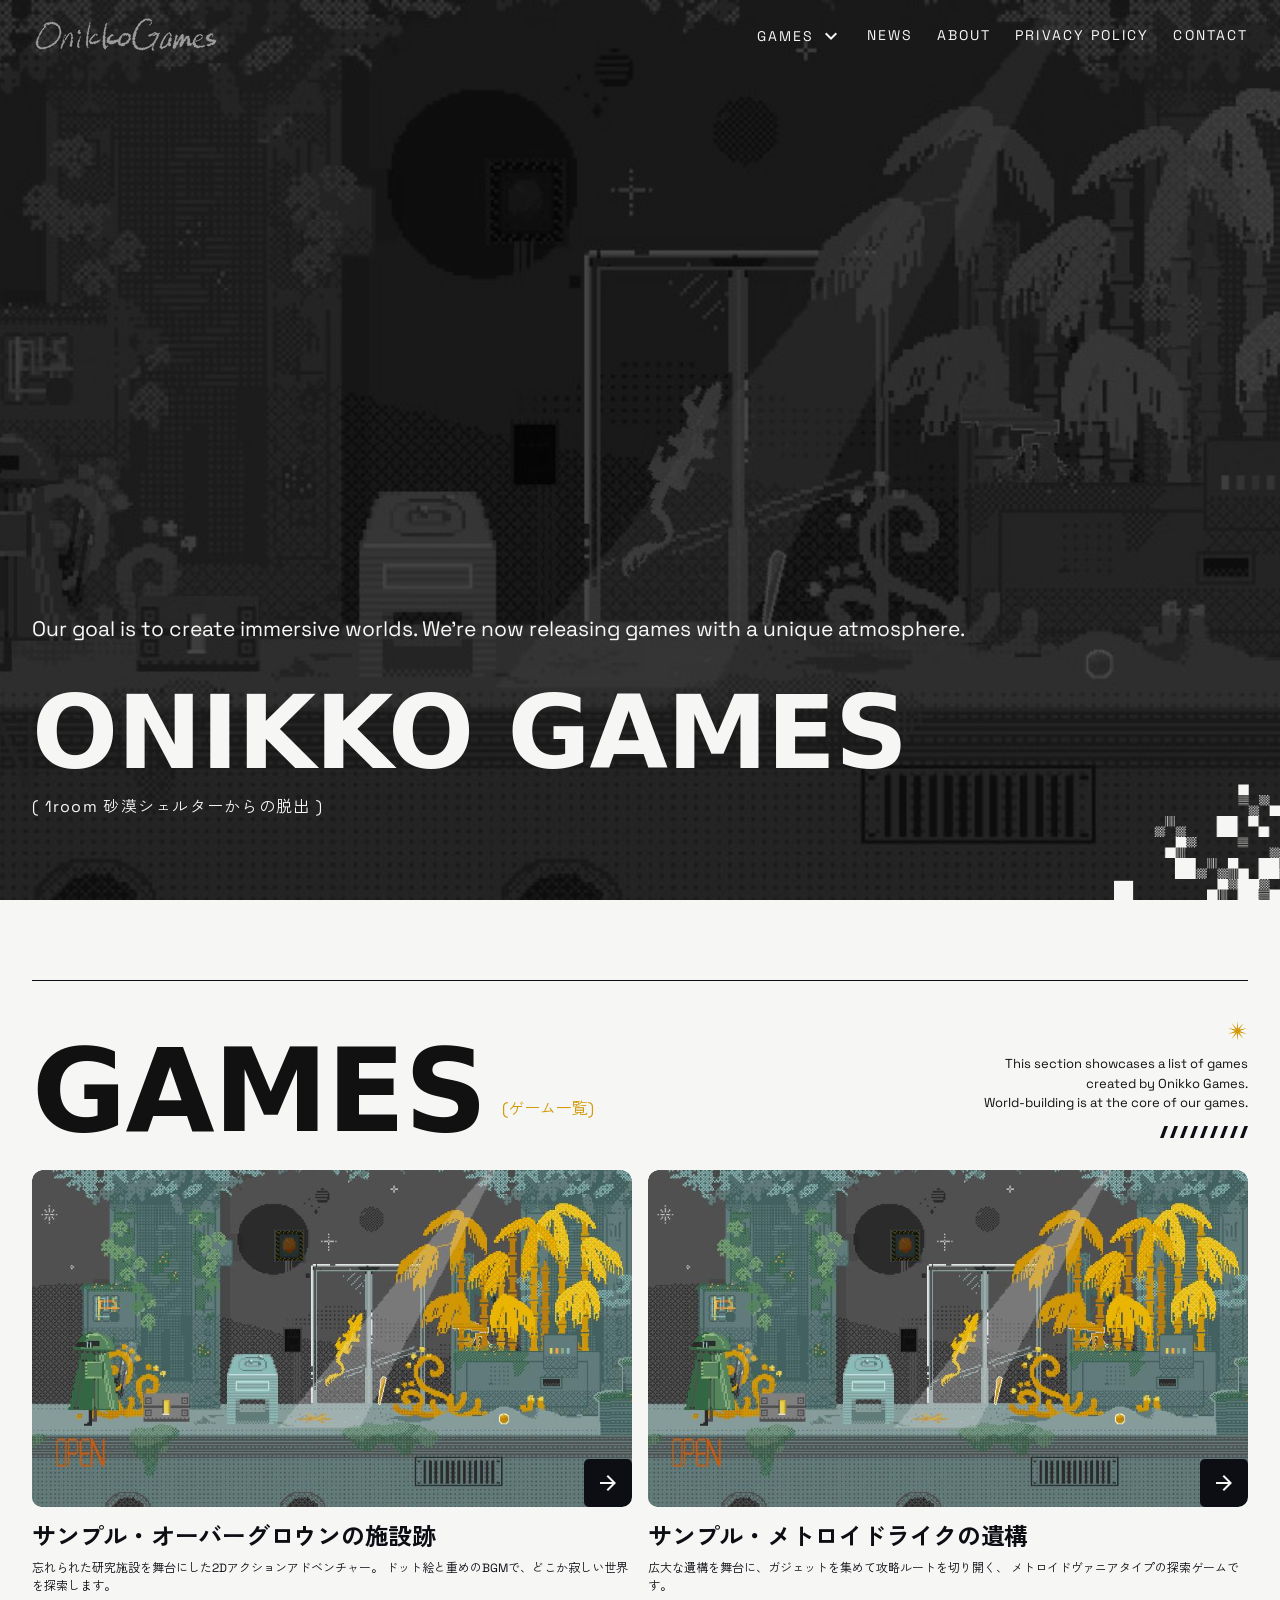
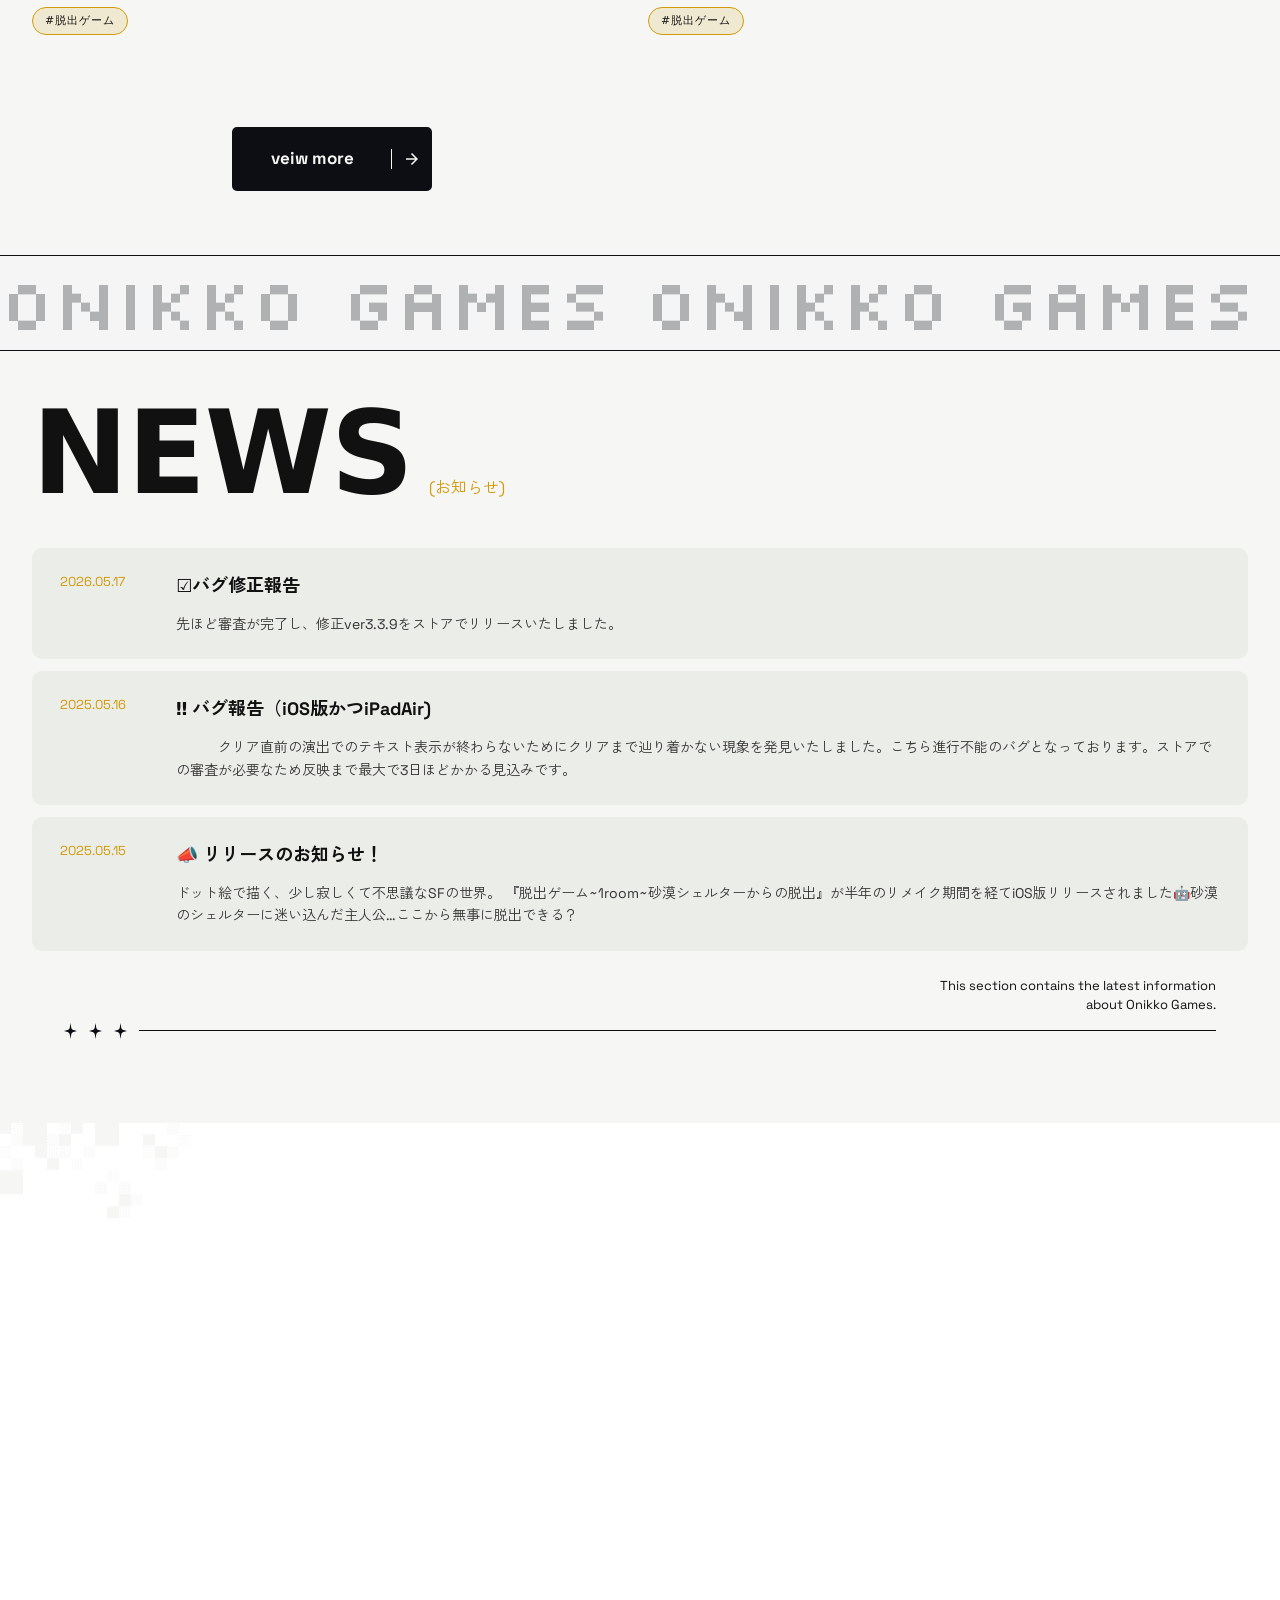
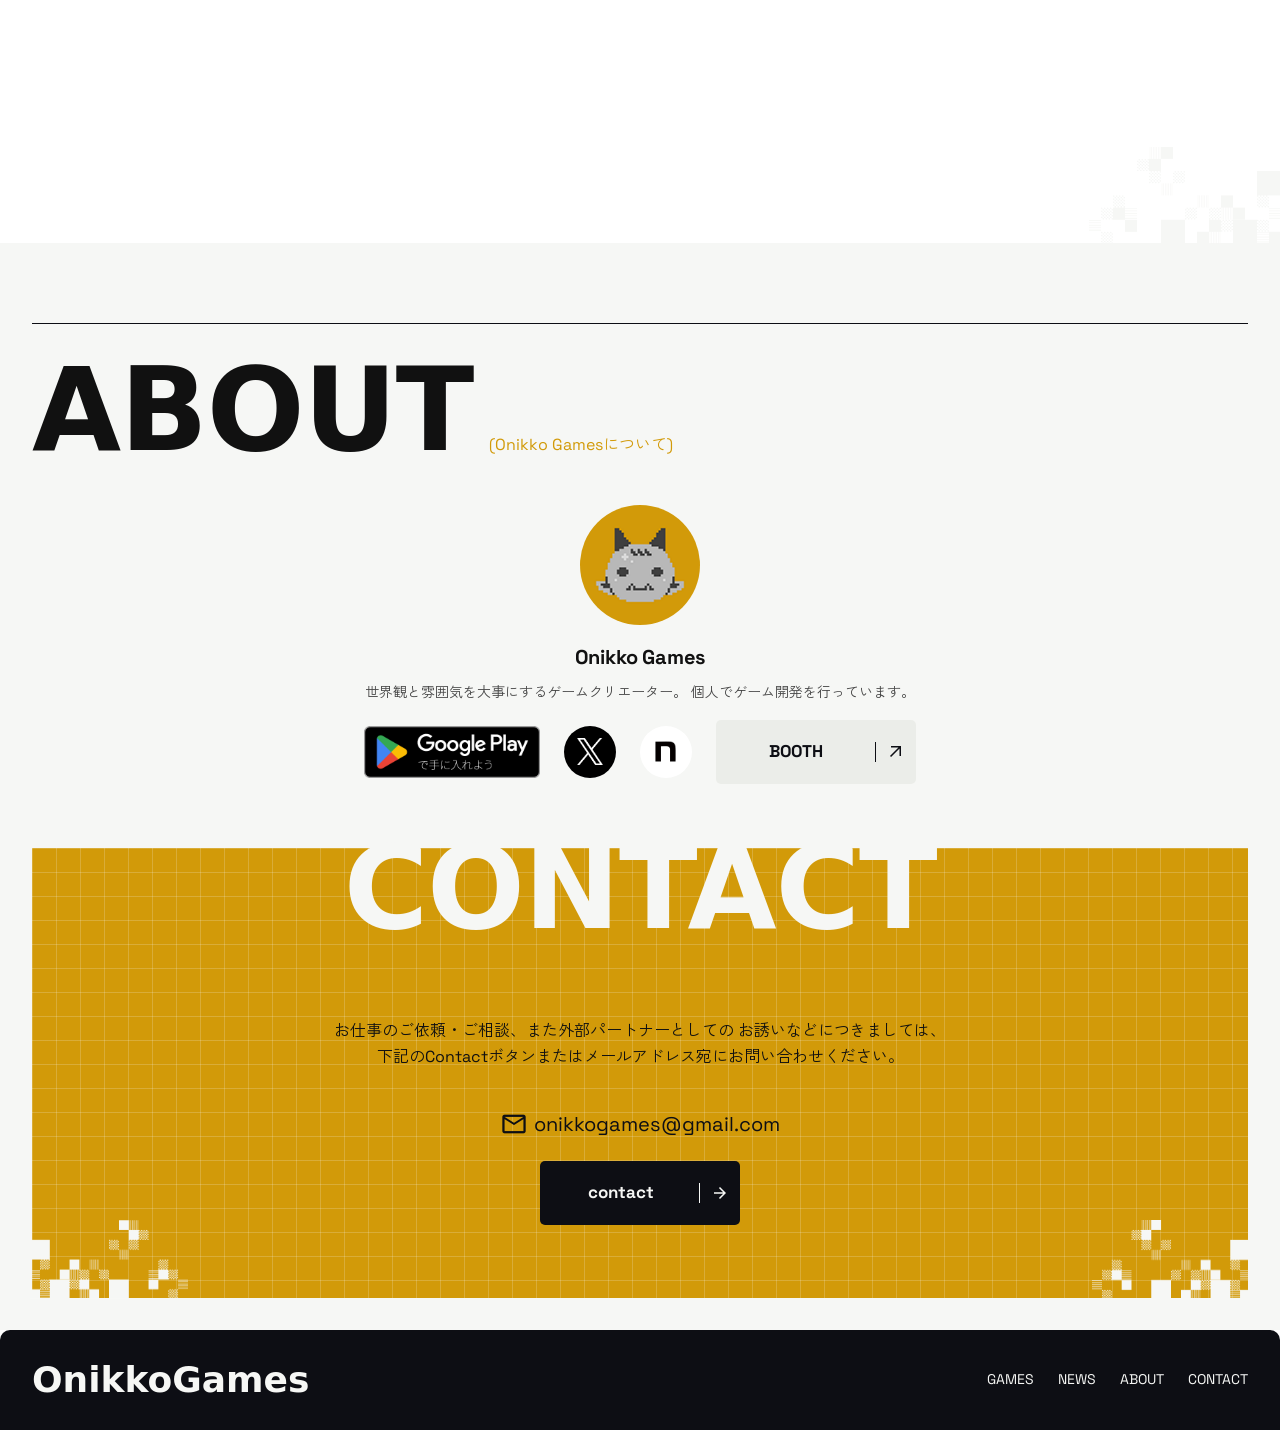
==== index.html @ a016e1a6 "Comment out link for '1room 箱舟ハイツからの脱出'" ====
<!DOCTYPE html>
<html lang="ja">

<head>
  <link rel="icon" href="images/onikkogamesicon.png" type="image/x-icon" />
  <meta charset="UTF-8" />
  <title>ONIKKO GAMES</title>
  <meta name="viewport" content="width=device-width, initial-scale=1" />
  <link rel="preconnect" href="https://fonts.googleapis.com" />
  <link rel="preconnect" href="https://fonts.gstatic.com" crossorigin />
  <link
    href="https://fonts.googleapis.com/css2?family=Syncopate:wght@400;700&family=Space+Grotesk:wght@400;500;700&family=Zen+Kaku+Gothic+New:wght@400;500;700&display&family=Silkscreen:wght@400;700&display=swap"
    rel="stylesheet" />
  <link href="https://fonts.googleapis.com/css2?family=Material+Symbols+Outlined" rel="stylesheet">
  <link rel="stylesheet" href="style.css">
</head>

<body>
  <div class="fixed-bg"></div>

  <!--------------- header --------------->

  <header class="site-header">
    <div class="header-inner">

      <div class="logo">
        <a href="index.html">
          <img src="images/logo-white.png" alt="ONIKKO GAMES" class="logo-white">
          <img src="images/logo-black.png" alt="ONIKKO GAMES" class="logo-black">
        </a>
      </div>

      <button class="hamburger">
        <span class="material-icons hamburger-icon">menu</span>
      </button>

     <nav class="nav">
        <ul class="menu">

          <li class="menu-item games">

            <div class="menu-row">
              <a href="games.html" class="games-link">
                GAMES
                <span class="material-icons arrow">expand_more</span>
              </a>

              <button class="accordion-toggle">
                <span class="material-icons toggle-icon">add</span>
              </button>
            </div>

            <ul class="submenu">
              <li><a href="#">1room 砂漠シェルターからの脱出</a></li>
              <!-- <li><a href="#">1room 箱舟ハイツからの脱出</a></li>-->
            </ul>

          </li>

          <li><a href="index.html#news">NEWS</a></li>
          <li><a href="index.html#about">ABOUT</a></li>
          <li><a href="privacy-policy.html">PRIVACY POLICY</a></li>
          <li><a href="index.html#contact">CONTACT</a></li>

        </ul>
      </nav>

    </div>
  </header>

  <link href="https://fonts.googleapis.com/icon?family=Material+Icons" rel="stylesheet">


  <div class="hero">
    <div class="hero-bg hero-bg--front is-active"></div>
    <div class="hero-bg hero-bg--back"></div>
    <div class="hero-content">
      <img src="images/fv_dot.png" class="hero-image" alt="">
      <p class="hero-tagline">
        Our goal is to create immersive worlds. We’re now releasing games with a unique atmosphere.
      </p>
      <h1 class="hero-title">ONIKKO GAMES</h1>
      <p class="hero-subtitle">Original Pixel Adventure Studio</p>
    </div>
  </div>
  </header>



  <main>

    <!--------------- GAMES --------------->
    <section id="games" class="section section-games">
      <div class="section-header section-header--games">
        <div class="section-header-left">
          <h2 class="section-title">GAMES</h2>
          <p class="section-subtitle">(ゲーム一覧)</p>
        </div>
        <div class="section-copy-wrapper">
          <svg width="20" height="20" viewBox="0 0 20 20" fill="none" xmlns="http://www.w3.org/2000/svg">
            <path
              d="M9.51074 0L8.7691 7.71746L3.63289 1.90983L7.5691 8.58932L0.000177383 6.90983L7.11074 10L0.000177383 13.0902L7.5691 11.4107L3.63289 18.0902L8.7691 12.2825L9.51074 20L10.2524 12.2825L15.3886 18.0902L11.4524 11.4107L19.0213 13.0902L11.9107 10L19.0213 6.90983L11.4524 8.58932L15.3886 1.90983L10.2524 7.71746L9.51074 0Z"
              fill="#D29A09" />
          </svg>
          <p class="section-copy-en">
            This section showcases a list of games<br />
            created by Onikko Games.<br />
            World-building is at the core of our games.
          </p>
          <svg width="88" height="12" viewBox="0 0 88 12" fill="none" xmlns="http://www.w3.org/2000/svg">
            <path d="M4.44444 0H8L3.55556 12H0L4.44444 0Z" fill="#0D0E14" />
            <path d="M14.4444 0H18L13.5556 12H10L14.4444 0Z" fill="#0D0E14" />
            <path d="M24.4444 0H28L23.5556 12H20L24.4444 0Z" fill="#0D0E14" />
            <path d="M34.4444 0H38L33.5556 12H30L34.4444 0Z" fill="#0D0E14" />
            <path d="M44.4444 0H48L43.5556 12H40L44.4444 0Z" fill="#0D0E14" />
            <path d="M54.4444 0H58L53.5556 12H50L54.4444 0Z" fill="#0D0E14" />
            <path d="M64.4444 0H68L63.5556 12H60L64.4444 0Z" fill="#0D0E14" />
            <path d="M74.4444 0H78L73.5556 12H70L74.4444 0Z" fill="#0D0E14" />
            <path d="M84.4444 0H88L83.5556 12H80L84.4444 0Z" fill="#0D0E14" />
          </svg>
        </div>
      </div>

      <div class="games-list">
        <article class="game-card">
          <a href="#">
            <div class="game-thumb game-thumb--1">
              <div class="game-thumb game-thumb--2">
                <span class="thumb-icon material-symbols-outlined">
                  arrow_forward
                </span>
              </div>
            </div>

            <div class="game-body">
              <div class="game-meta">
              </div>

              <h3 class="game-title">サンプル・オーバーグロウンの施設跡</h3>
              <p class="game-desc">
                忘れられた研究施設を舞台にした2Dアクションアドベンチャー。
                ドット絵と重めのBGMで、どこか寂しい世界を探索します。
              </p>
              <span class="game-tag">#脱出ゲーム</span>
            </div>
          </a>
        </article>

        <article class="game-card">
          <a href="#">
            <div class="game-thumb game-thumb--2">
              <div class="game-thumb game-thumb--2">
                <span class="thumb-icon material-symbols-outlined">
                  arrow_forward
                </span>
              </div>
            </div>
            <div class="game-body">
              <div class="game-meta">
              </div>
              <h3 class="game-title">サンプル・メトロイドライクの遺構</h3>
              <p class="game-desc">
                広大な遺構を舞台に、ガジェットを集めて攻略ルートを切り開く、
                メトロイドヴァニアタイプの探索ゲームです。
              </p>
              <span class="game-tag">#脱出ゲーム</span>
            </div>
          </a>
        </article>

      <div class="games-more">
        <a href="games.html" class="button">
          <span class="button-text">veiw more</span>
          <span class="button-icon material-symbols-outlined">arrow_forward</span>
        </a>
      </div>

    </section>



    <!--------------- text_animation --------------->

    <div class="loop-wrap">
      <ul class="loop-area">
        <li class="content">ONIKKO GAMES</li>
        <li class="content">ONIKKO GAMES</li>
        <li class="content">ONIKKO GAMES</li>
        <li class="content">ONIKKO GAMES</li>
      </ul>
      <ul class="loop-area">
        <li class="content">ONIKKO GAMES</li>
        <li class="content">ONIKKO GAMES</li>
        <li class="content">ONIKKO GAMES</li>
        <li class="content">ONIKKO GAMES</li>
      </ul>
    </div>



    <!--------------- NEWS --------------->

    <section id="news" class="section section-news">
      <div class="section-header">
        <h2 class="section-title">NEWS</h2>
        <p class="section-subtitle">(お知らせ)</p>
      </div>

      <ul class="news-list">
        <li class="news-item">
          <a href="#">
            <span class="news-date">2026.05.17</span>

            <div class="news-body">
              <span class="news-title">
                ☑️バグ修正報告
              </span>

              <p class="news-text">
                先ほど審査が完了し、修正ver3.3.9をストアでリリースいたしました。
              </p>
            </div>
          </a>
        </li>

        <li class="news-item">
          <a href="#">
            <span class="news-date">2025.05.16</span>

            <div class="news-body">
              <span class="news-title">
               ‼️ バグ報告（iOS版かつiPadAir)
              </span>

              <p class="news-text">
          　　　クリア直前の演出でのテキスト表示が終わらないためにクリアまで辿り着かない現象を発見いたしました。こちら進行不能のバグとなっております。ストアでの審査が必要なため反映まで最大で3日ほどかかる見込みです。
              </p>
            </div>
          </a>
        </li>

        <li class="news-item">
          <a href="#">
            <span class="news-date">2025.05.15</span>

            <div class="news-body">
              <span class="news-title">
               📣 リリースのお知らせ！
              </span>

              <p class="news-text">
                ドット絵で描く、少し寂しくて不思議なSFの世界。 『脱出ゲーム~1room~砂漠シェルターからの脱出』が半年のリメイク期間を経てiOS版リリースされました🤖砂漠のシェルターに迷い込んだ主人公…ここから無事に脱出できる？
              </p>
            </div>
          </a>
        </li>

        <div class="section-copy-en-wrap">
          <p class="section-copy-en">
            This section contains the latest information<br />
            about Onikko Games.<br />
          </p>

          <div class="section-divider">
            <svg width="63" height="16" viewBox="0 0 63 16" fill="none" xmlns="http://www.w3.org/2000/svg">
              <path
                d="M6.5 0L5.71884 4.70386C5.52333 5.88115 4.6486 6.8306 3.49124 7.12174L4.76837e-07 8L3.49125 8.87826C4.6486 9.1694 5.52333 10.1188 5.71884 11.2961L6.5 16L7.28116 11.2961C7.47667 10.1188 8.3514 9.1694 9.50876 8.87826L13 8L9.50875 7.12174C8.3514 6.8306 7.47667 5.88115 7.28116 4.70386L6.5 0Z"
                fill="#0D0E14" />
              <path
                d="M31.5 0L30.7188 4.70386C30.5233 5.88115 29.6486 6.8306 28.4912 7.12174L25 8L28.4912 8.87826C29.6486 9.1694 30.5233 10.1188 30.7188 11.2961L31.5 16L32.2812 11.2961C32.4767 10.1188 33.3514 9.1694 34.5088 8.87826L38 8L34.5088 7.12174C33.3514 6.8306 32.4767 5.88115 32.2812 4.70386L31.5 0Z"
                fill="#0D0E14" />
              <path
                d="M56.5 0L55.7188 4.70386C55.5233 5.88115 54.6486 6.8306 53.4912 7.12174L50 8L53.4912 8.87826C54.6486 9.1694 55.5233 10.1188 55.7188 11.2961L56.5 16L57.2812 11.2961C57.4767 10.1188 58.3514 9.1694 59.5088 8.87826L63 8L59.5088 7.12174C58.3514 6.8306 57.4767 5.88115 57.2812 4.70386L56.5 0Z"
                fill="#0D0E14" />
            </svg>
            <div class="line"></div>
          </div>
        </div>
    </section>



    <!--------------- hole --------------->

    <section class="image-hole-section">
      <div class="image-layer">
        <img src="images/dot_hole_left.png" class="hole-image-left" alt="">
        <img src="images/dot_hole_right.png" class="hole-image-right" alt="">
      </div>
    </section>



    <!------------ ABOUT ------------>

    <section id="about" class="section section-about">
      <div class="section-header">
        <h2 class="section-title">ABOUT</h2>
        <p class="section-subtitle">(Onikko Gamesについて)</p>
      </div>

      <div class="about-content">
        <div class="avatar-circle">
          <img src="images/profile.png" alt="Avatar" />
        </div>

        <div class="about-text">
          <h3 class="about-name">Onikko Games</h3>
          <p class="about-desc">
            世界観と雰囲気を大事にするゲームクリエーター。
            個人でゲーム開発を行っています。
          </p>

          <div class="button-group">
            <a href="https://play.google.com/store/apps/dev?id=9211715500099647296" class="store-link" target="_blank"
              rel="noopener noreferrer">
              <img src="images/GetItOnGooglePlay_Badge_Web_color_Japanese.png" alt="Google Playで見る">
            </a>
            <a href="https://x.com/OnikkoGames" target="_blank" rel="noopener noreferrer" class="x-button">
              <img src="images/x-logo-white.png" alt="X">
            </a>
            <a href="https://note.com/onikko_games" target="_blank" rel="noopener noreferrer" class="note-button">
              <img src="images/note_icon.png" alt="note">
            </a>
            <a href="https://onizu.booth.pm/" class="button button--secondary">
              <span class="button-text">BOOTH</span>
              <span class="button-icon material-symbols-outlined">arrow_outward</span>
            </a>
          </div>

        </div>
      </div>
    </section>



    <!------------- CONTACT ------------->

    <section id="contact" class="section section-contact">
      <div class="contact-inner">
        <h2 class="contact-title">CONTACT</h2>

        <p class="contact-text">
          お仕事のご依頼・ご相談、また外部パートナーとしての
          お誘いなどにつきましては、<br />
          下記のContactボタンまたはメールアドレス宛にお問い合わせください。
        </p>

        <p class="contact-email">
          <a href="mailto:onikkogames@gmail.com">
            <span class="mail-icon material-symbols-outlined">mail</span>
            <span class="mail-text">onikkogames@gmail.com</span>
          </a>
        </p>

        <a href="#" class="button">
          <span class="button-text">contact</span>
          <span class="button-icon material-symbols-outlined">arrow_forward</span>
        </a>
      </div>

      <img src="images/dot_hole_left.png" class="contact-img-left" alt="">
      <img src="images/dot_hole_right.png" class="contact-img-right" alt="">

    </section>
  </main>



  <!--------------- FOOTER --------------->

  <footer class="site-footer">
    <div class="footer-inner">
      <div class="footer-logo">
        <a href="index.html">OnikkoGames</a>
      </div>
      <div class="footer-nav">
        <a href="#games">GAMES</a>
        <a href="#news">NEWS</a>
        <a href="#about">ABOUT</a>
        <a href="#contact">CONTACT</a>
      </div>
    </div>
  </footer>

  <script src="script.js"></script>

</body>

</html>
---- style.css ----
*,
  *::before,
  *::after {
    box-sizing: border-box;
  }

  html,
  body {
    margin: 0;
    padding: 0;
    font-family: system-ui, -apple-system, BlinkMacSystemFont, "Helvetica Neue",
      "Segoe UI", sans-serif;
    color: #111;

  }

  h1,
  h2 {
    font-family: "Syncopate", system-ui, -apple-system, BlinkMacSystemFont,
      "Helvetica Neue", "Segoe UI", sans-serif;
    line-height: 0.8;
    letter-spacing: -0.01em;
    margin-top: 0;
    margin-bottom: 0;
  }

  h3 {
    font-family: "Space Grotesk", "Zen Kaku Gothic New", system-ui,
      -apple-system, BlinkMacSystemFont, "Helvetica Neue", "Segoe UI",
      sans-serif;
    line-height: 0.8;
    letter-spacing: -0.01em;
    margin-top: 0;
    margin-bottom: 0;
  }

  img {
    max-width: 100%;
    display: block;
  }

  a {
    color: inherit;
    text-decoration: none;
  }

  body {
    line-height: 1.6;
  }

  p {
    font-family: "Space Grotesk", "Zen Kaku Gothic New", system-ui,
      -apple-system, BlinkMacSystemFont, "Helvetica Neue", "Segoe UI",
      sans-serif;
  }

  /* ========== 共通セクション ========== */

  .section {
    padding: 64px 32px;
    background-color: #F6F7F5;
  }



  .section-header {
    max-width: 100%;
    margin: 0 auto 32px;
    border-top: 1px solid #0D0E14;
    padding-top: 40px;
    padding-bottom: 0;
    display: flex;
    align-items: baseline;
    gap: 16px;
  }

  .section-header--games {
    align-items: flex-end;
  }

  .section-header-left {
    display: flex;
    align-items: flex-end;
    gap: 16px;
  }

  .section-title {
    font-size: clamp(2.4rem, 9vw, 8.3rem);
    font-weight: 800;
  }

  .section-subtitle {
    font-size: 16px;
    color: #D29A09;
    font-family: "Space Grotesk", "Zen Kaku Gothic New", system-ui,
      -apple-system, BlinkMacSystemFont, "Helvetica Neue", "Segoe UI",
      sans-serif;
  }

  .section-copy-en {
    margin: 12px, auto, 8px;
    max-width: 320px;
    font-size: 13px;
    line-height: 1.5;
    font-family: "Space Grotesk", "Zen Kaku Gothic New", system-ui,
      -apple-system, BlinkMacSystemFont, "Helvetica Neue", "Segoe UI",
      sans-serif;
    text-align: right;
  }

  .section-copy-wrapper {
    margin-left: auto;
    display: flex;
    flex-direction: column;
    align-items: flex-end;
  }

  /* ========== HEADER ========== */

  .site-header {
    position: fixed;
    top: 0;
    left: 0;
    width: 100%;
    z-index: 1000;
  }

  .header-inner {
    height: 72px;
    padding: 12px 32px;
    display: flex;
    align-items: center;
    justify-content: space-between;
  }

  .logo img {
    height: 55px;
  }

  .logo-black {
    display: none;
  }

  .site-header.scrolled .logo-white {
    display: none;
  }

  .site-header.scrolled .logo-black {
    display: block;
  }

  .nav {
    font-size: 13px;
    letter-spacing: 0.16em;
  }

  .nav a {
    position: relative;
    color: #F6F7F5;
  }

  .site-header.scrolled {
    background: #F6F7F5;
    border-bottom: 1px solid #0D0E14;
  }

  .site-header.scrolled .logo {
    color: #0D0E14;
  }

  .site-header.scrolled .nav a {
    color: #0D0E14;
  }

  /* ========== MENU ========== */

  .menu {
    display: flex;
    gap: 24px;
    list-style: none;
    margin: 0;
    padding: 0;
  }

  .menu li {
    position: relative;
    font-size: 14px;
    font-family: "Space Grotesk", "Zen Kaku Gothic New", system-ui,
      -apple-system, BlinkMacSystemFont, "Helvetica Neue", "Segoe UI",
      sans-serif;
  }

  .menu a {
    display: flex;
    align-items: center;
    gap: 4px;
  }

  .hamburger {
    display: none;
    background: none;
    border: none;
    cursor: pointer;
    color: #F6F7F5;
    position: relative;
    z-index: 4000;
  }

  .arrow {
    font-size: 16px;
    display: inline-block;
  }

  .hamburger .material-icons {
    color: #F6F7F5;
  }

  .site-header.scrolled .hamburger .material-icons {
    color: #0D0E14;
  }

  .menu a:hover {
    color: #D29A09;
  }

  .games {
    position: relative;
  }

  .games::after {
    content: "";
    position: absolute;
    top: 100%;
    left: 0;
    width: 100%;
    height: 12px;
    pointer-events: auto;
  }

  /* ========== SUB MENU ========== */

  .submenu {
    position: absolute;
    top: calc(100% + 8px);
    left: 50%;
    transform: translateX(-50%);
    display: none;
    flex-direction: column;
    gap: 12px;
    padding: 24px;
    background: #F6F7F5;
    border: 1px solid #0D0E14;
    list-style: none;
    margin: 0;
    border-radius: 4px;
  }

  .submenu a {
    color: #0D0E14;
    white-space: nowrap;
  }

  .submenu a:hover {
    color: #D29A09;
  }

  .site-header.scrolled .menu a:hover {
    color: #D29A09;
  }

  .site-header.scrolled .submenu a:hover {
    color: #D29A09;
  }


  /* ========== 共通ボタン ========== */

  .button {
    --btn-bg: #0D0E14;
    --btn-color: #F6F7F5;
    --btn-hover-bg: #EBEDE9;
    --btn-hover-color: #0D0E14;
    --btn-border: #F6F7F5;
    --btn-hover-border: #0D0E14;

    width: 200px;
    height: 64px;
    background-color: var(--btn-bg);
    color: var(--btn-color);
    display: inline-flex;
    align-items: center;
    text-decoration: none;
    border-radius: 5px;
    font-weight: 700;
    font-size: 17px;
    line-height: 1.5;
    box-sizing: border-box;
    position: relative;
    overflow: hidden;
    transition: color 0.2s ease;
  }

  .button-text {
    flex: 1;
    text-align: center;
    padding-left: 12px;
    padding-right: 10px;
    font-family: "Space Grotesk", "Zen Kaku Gothic New", system-ui,
      -apple-system, BlinkMacSystemFont, "Helvetica Neue", "Segoe UI",
      sans-serif;
  }

  .button-icon {
    display: flex;
    align-items: center;
    justify-content: center;
    font-size: 20px;
    height: 20px;
    padding-left: 10px;
    padding-right: 10px;
    border-left: 1px solid var(--btn-border);
    box-sizing: content-box;
  }

  .button::before {
    content: "";
    position: absolute;
    inset: 0;
    background: var(--btn-hover-bg);
    transform: scaleX(0);
    transform-origin: left;
    transition: transform 0.3s ease;
    z-index: 0;
  }

  .button-text,
  .button-icon {
    position: relative;
    z-index: 1;
    transition: color 0.2s ease, border-color 0.2s ease;
  }

  .button:hover::before {
    transform: scaleX(1);
  }

  .button:hover {
    color: var(--btn-hover-color);
  }

  .button:hover .button-icon {
    border-left: 1px solid var(--btn-hover-border);
  }

  .button--secondary {
    --btn-bg: #EBEDE9;
    --btn-color: #0D0E14;
    --btn-hover-bg: #0D0E14;
    --btn-hover-color: #F6F7F5;
    --btn-border: #0D0E14;
    --btn-hover-border: #F6F7F5;
  }


  /* ========== HERO ========== */

  .hero {
    position: relative;
    height: 100vh;
    background-color: #000;
    overflow: hidden;
  }

  .hero-bg {
    position: absolute;
    inset: 0;
    background-size: cover;
    background-position: center;
    opacity: 0;
    transition: opacity 0.6s ease-in-out;
    filter: grayscale(100%);
  }

  .hero-bg.is-active {
    opacity: 1;
  }

  .hero::after {
    content: "";
    position: absolute;
    inset: 0;
    background: #000;
    mix-blend-mode: hard-light;
    opacity: 0.7;
    pointer-events: none;
  }

  .hero-overlay {
    position: absolute;
    inset: 0;
    background: none;
  }

  .hero-content {
    position: relative;
    z-index: 2;
    height: 100%;
    padding: 0 32px 64px;
    display: flex;
    flex-direction: column;
    justify-content: flex-end;
  }

  .hero-tagline {
    font-size: 21px;
    width: 100%;
    margin-bottom: 48px;
    color: #F6F7F5;
  }

  .hero-title {
    font-size: clamp(2.4rem, calc((100vw - 64px) / 12), 8.3rem);
    font-weight: 900;
    margin: 0 0 4px;
    white-space: nowrap;
    color: #F6F7F5;
  }

  .hero-subtitle {
    font-size: 16px;
    letter-spacing: 0.08em;
    color: #F6F7F5;
    font-family: "Space Grotesk", "Zen Kaku Gothic New", system-ui,
      -apple-system, BlinkMacSystemFont, "Helvetica Neue", "Segoe UI",
      sans-serif;
    transition: opacity 0.6s ease-in-out;
  }

  .hero-subtitle.is-hidden {
    opacity: 0;
  }

  .hero-image {
    position: absolute;
    width: 13%;
    right: 0;
    bottom: 0;
  }

  /* ========= GAMES ========== */

  .section-games {
    padding-top: 80px;
  }

  .games-list {
    max-width: 100%;
    margin: 0 auto;
    display: grid;
    grid-template-columns: 1fr;
    column-gap: 16px;
    row-gap: 32px;
  }

  .game-card {
    border-radius: 12px;
    overflow: hidden;
    display: flex;
    flex-direction: column;
  }

  .game-thumb {
    width: 100%;
    aspect-ratio: 16 / 9;
    border-radius: 10px;
    position: relative;
    overflow: hidden;
  }

  .game-thumb::before {
    content: "";
    position: absolute;
    inset: 0;

    background-size: cover;
    background-position: center;

    filter: grayscale(0) blur(0);
    transform: scale(1);

    transition:
      filter 0.3s ease,
      transform 0.3s ease;
  }

  .game-thumb--1::before {
    background-image: url("images/Image_1room.jpg");
  }

  .game-thumb--2::before {
    background-image: url("images/Image_1room.jpg");
  }

  .game-thumb--3::before {
    background-image: url("images/Image_1room.jpg");
  }

  .game-body {
    padding: 12px 0 0;
    display: flex;
    flex-direction: column;
  }

  .game-title {
    font-size: 24px;
    margin: 0 0 4px;
    color: #0D0E14;
    line-height: 1.5;
    font-family: "Space Grotesk", "Zen Kaku Gothic New", system-ui,
      -apple-system, BlinkMacSystemFont, "Helvetica Neue", "Segoe UI",
      sans-serif;
  }

  .game-desc {
    font-size: 12px;
    color: #0D0E14;
    margin: 0 0 12px;
    line-height: 1.5;
    font-family: "Space Grotesk", "Zen Kaku Gothic New", system-ui,
      -apple-system, BlinkMacSystemFont, "Helvetica Neue", "Segoe UI",
      sans-serif;
  }

  .game-tag {
    padding: 4px 12px;
    border-radius: 999px;
    background-color: rgba(210, 154, 9, 0.15);
    border: 1px solid #D29A09;
    font-size: 11px;
    letter-spacing: 0.08em;
    text-transform: uppercase;
    display: inline-flex;
    align-items: center;
    justify-content: center;
    width: fit-content;
  }

  .game-card a {
    display: block;
    color: inherit;
  }

  .thumb-icon {
    position: absolute;
    right: 0;
    bottom: 0;

    width: 48px;
    height: 48px;

    display: flex;
    align-items: center;
    justify-content: center;

    background-color: #0D0E14;
    color: #F6F7F5;

    font-size: 24px;
    border-radius: 5px 5px 10px 5px;
    transition: background-color 0.3s ease;
  }

  .game-title,
  .game-desc {
    transition: color 0.3s ease;
  }

  .game-card:hover .game-title,
  .game-card:hover .game-desc {
    color: #D29A09;
  }

  .game-tag {
    transition: background-color 0.3s ease, border-color 0.3s ease;
  }

  .game-card:hover .game-thumb::before {
    filter: grayscale(100%) blur(1px);
    transform: scale(1.05);
  }

  .game-card:hover .game-tag {
    background-color: rgba(210, 154, 9, 0.25);
    border-color: #B88407;
  }

  .game-card:hover .thumb-icon {
    background-color: #D29A09;
  }

  .games-more {
    margin-top: 32px;
    text-align: center;
  }


  /* ========== TEXT_ANIMATION ========== */

  .loop-wrap {
    position: relative;
    display: flex;
    align-items: center;
    overflow-x: hidden;
    white-space: nowrap;
    height: 96px;
    border-top: 1px solid #0D0E14;
    border-bottom: 1px solid #0D0E14;
    overflow: hidden;
    background-color: #f5f5f5;
  }

  .loop-area {
    display: flex;
    animation: loop-slide 30s infinite linear 1s both;
    list-style: none;
    margin: 0;
    padding: 0;
  }

  .loop-area .content {
    width: auto;
    font-size: 72px;
    font-family: "Silkscreen", system-ui,
      -apple-system, BlinkMacSystemFont, "Helvetica Neue", "Segoe UI",
      sans-serif;
    color: #B0B1B2;
    margin-right: 32px;
  }

  @keyframes loop-slide {
    from {
      transform: translateX(0);
    }

    to {
      transform: translateX(-100%);
    }
  }

  /* ========== NEWS ========== */

  .section-news {
    padding-top: 16px;
    padding-bottom: 84px;
  }

  .section-news .section-header {
    border-top: none;
  }

  .news-list {
    list-style: none;
    display: grid;
    row-gap: 12px;
    margin: 0;
    padding: 0;
  }

  .news-item {
    position: relative;
    background-color: #EBEDE9;
    padding: 24px 28px;
    border-radius: 10px;
    overflow: hidden;
    transition: color 0.2s ease;
  }

  .news-item::before {
    content: "";
    position: absolute;
    inset: 0;
    background: #ffffff;
    transform: scaleX(0);
    transform-origin: left;
    transition: transform 0.3s ease;
    z-index: 0;
  }

  .news-item:hover::before {
    transform: scaleX(1);
  }

  .news-item a {
    position: relative;
    z-index: 1;
    display: grid;
    grid-template-columns: 100px 1fr;
    gap: 16px;
    align-items: start;
    font-size: 13px;
  }

  .news-body {
    display: flex;
    flex-direction: column;
  }

  .news-date {
    color: #D29A09;
    font-family: "Space Grotesk", "Zen Kaku Gothic New", system-ui,
      -apple-system, BlinkMacSystemFont, "Helvetica Neue", "Segoe UI",
      sans-serif;
    ;
  }

  .news-title {
    font-weight: 500;
    font-family: "Space Grotesk", "Zen Kaku Gothic New", system-ui,
      -apple-system, BlinkMacSystemFont, "Helvetica Neue", "Segoe UI",
      sans-serif;
    width: 100%;
    font-size: 18px;
    text-align: justify;
    font-weight: bold;
    display: block;
    margin-bottom: 12px;
  }

  .news-text {
    -webkit-line-clamp: 2;
    line-clamp: 2;
    -webkit-box-orient: vertical;

    font-size: 14px;
    color: #333;

    display: -webkit-box;
    overflow: hidden;
    margin: 0;
  }

  .section-copy-en-wrap {
    margin: 0 32px;
  }

  .section-copy-en-wrap .section-copy-en {
    margin-left: auto;
    margin-bottom: 8px;
  }

  .section-divider {
    display: flex;
    align-items: center;
  }

  .section-divider svg {
    margin-right: 12px;
  }

  .line {
    flex: 1;
    height: 1px;
    background: #0D0E14;
  }


  /* ========== HOLE ========== */

  .fixed-bg {
    position: fixed;
    inset: 0;
    background-size: cover;
    background-position: center;
    z-index: -1;
    width: 100vw;
    height: 100vh;
    overflow: hidden;
    filter: blur(4px);
    transform: scale(1.05);
    opacity: 0;
  }

  .fixed-bg img {
    width: 100%;
    height: 100%;
    object-fit: cover;
  }

  .fixed-bg::after {
    content: "";
    position: absolute;
    inset: 0;
    background: rgba(0, 0, 0, 0.3);
    mix-blend-mode: hard-light;
    pointer-events: none;
  }

  .image-hole-section {
    height: 80vh;
    width: 100vw;
    margin-left: calc(50% - 50vw);
    background: transparent;
    position: relative;
  }

  .image-layer {
    position: absolute;
    inset: 0;
    pointer-events: none;
  }

  .hole-image-left {
    position: absolute;
    left: -1px;
    top: -1px;
    width: 15%;
  }

  .hole-image-right {
    position: absolute;
    right: -1px;
    bottom: -1px;
    width: 15%;
  }

  /* ========== ABOUT ========= */

  .section-about {
    padding-top: 80px;
  }

  .about-content {
    max-width: 900px;
    margin: 0 auto;
    display: flex;
    flex-direction: column;
    align-items: center;
    gap: 24px;
    text-align: center;
  }

  .avatar-circle {
    width: 120px;
    height: 120px;
    border-radius: 50%;
    overflow: hidden;
  }

  .avatar-circle img {
    width: 100%;
    height: 100%;
    object-fit: cover;
    display: block;
  }

  .about-name {
    font-size: 20px;
    margin: 0 0 16px;
  }

  .about-desc {
    font-size: 14px;
    color: #444;
    margin: 0 0 16px;
  }

  .about-text {
    text-align: center;
  }

  .x-button {
    width: 52px;
    height: 52px;
    background-color: #000;
    border-radius: 50%;
    display: flex;
    align-items: center;
    justify-content: center;
    text-decoration: none;
    transition: opacity 0.3s ease;
  }

  .x-button img {
    width: 50%;
    height: auto;
  }

  .note-button {
    width: 52px;
    height: 52px;
    background-color: #fff;
    border-radius: 50%;
    display: flex;
    align-items: center;
    justify-content: center;
    text-decoration: none;
    transition: opacity 0.3s ease;
  }

  .note-button img {
    width: 90%;
    height: auto;
  }

  .x-button:hover,
  .note-button:hover {
    opacity: 0.5;
  }

  .store-link {
    display: inline-block;
    transition: transform 0.2s ease, opacity 0.2s ease;
  }

  .store-link img {
    height: 52px;
    width: auto;
    display: block;
  }

  .store-link:hover {
    opacity: 0.5;
  }

  .button-group {
    width: 100%;
    display: flex;
    justify-content: center;
    align-items: center;
    gap: 24px;
  }

  /* ========== CONTACT ========== */

  .section-contact {
    position: relative;
    height: 450px;
    padding: 0 32px;
    box-sizing: content-box;
    border-style: solid;
    border-width: 0 32px 32px 32px;
    border-color: #F6F7F5;
    background-color: #D29A09;
    background-image:
      linear-gradient(rgba(246, 247, 245, 0.2) 1px, transparent 1px),
      linear-gradient(90deg, rgba(246, 247, 245, 0.2) 1px, transparent 1px);
    background-size: 24px 24px;
    display: flex;
    flex-direction: column;
  }

  .section-contact .contact-title {
    font-size: clamp(2.4rem, 9vw, 8.3rem);
    font-weight: 800;
    color: #F6F7F5;
    margin: 0;
    line-height: 0.85;
    transform: translateY(-8px);
  }

  .section-contact .contact-inner {
    flex: 1;
    max-width: 960px;
    margin: 0 auto;
    display: flex;
    flex-direction: column;
    align-items: center;
    text-align: center;
  }

  .section-contact .contact-text {
    font-size: 16px;
    margin-top: auto;
    margin-bottom: 24px;
    font-family: "Space Grotesk", "Zen Kaku Gothic New", system-ui,
      -apple-system, BlinkMacSystemFont, "Helvetica Neue", "Segoe UI",
      sans-serif;
  }

  .section-contact .button {
    margin-bottom: auto;
  }

  .section-contact .contact-email {
    font-family: "Space Grotesk", "Zen Kaku Gothic New", system-ui,
      -apple-system, BlinkMacSystemFont, "Helvetica Neue", "Segoe UI",
      sans-serif;
    line-height: 1;
    margin-bottom: 20px;
  }

  .section-contact .contact-email a {
    display: inline-flex;
    align-items: center;
    gap: 6px;
    text-decoration: none;
  }

  .section-contact .contact-email a .mail-text {
    font-size: 20px;
  }

  .section-contact .contact-email a .mail-icon {
    font-size: 28px;
  }

  .section-contact .contact-email a .mail-icon,
  .section-contact .contact-email a .mail-text {
    color: #0D0E14;
    transition: color 0.3s ease;
  }

  .section-contact .contact-email a:hover .mail-icon,
  .section-contact .contact-email a:hover .mail-text {
    color: #ffffff;
  }

  .section-contact .contact-email a .mail-text {
    position: relative;
  }

  .section-contact .contact-email a .mail-text::after {
    content: "";
    position: absolute;
    left: 0;
    bottom: -4px;
    width: 100%;
    height: 1px;
    background: #ffffff;
    transform: scaleX(0);
    transform-origin: left;
    transition: transform 0.3s ease;
  }

  .section-contact .contact-email a:hover .mail-text::after {
    transform: scaleX(1);
  }

  .section-contact .contact-email a span,
  .section-contact .contact-email a {
    position: relative;
    z-index: 1;
  }

  .section-contact .contact-email a:hover::before {
    transform: scaleX(1);
  }

  .section-contact .contact-email a:hover {
    color: var(--link-hover-color);
  }

  .section-contact .mail-icon {
    font-size: 24px;
    line-height: 1;
  }

  .contact-img-left {
    position: absolute;
    left: 0;
    bottom: 0;
    width: 13%;
    transform: scale(-1, 1) rotate(180deg) translate(-2px, -2px);
  }

  .contact-img-right {
    position: absolute;
    right: 0;
    bottom: 0;
    width: 13%;
    transform: translate(2px, 2px);
  }

  /* ========== FOOTER ========== */

  .site-footer {
    background: #0D0E14;
    color: #F6F7F5;
    height: 100px;
    align-items: center;
    display: flex;
    border-radius: 10px 10px 0 0;
  }

  .footer-inner {
    width: 100%;
    padding: 0 32px;
    display: flex;
    justify-content: space-between;
    align-items: center;
  }

  .footer-logo {
    font-size: 36px;
    font-weight: 700;
  }

  .footer-nav {
    display: flex;
    gap: 24px;
  }

  .footer-nav a {
    font-size: 14px;
    font-family: "Space Grotesk", "Zen Kaku Gothic New", system-ui,
      -apple-system, BlinkMacSystemFont, "Helvetica Neue", "Segoe UI",
      sans-serif;
    color: #F6F7F5;
  }

  .footer-nav a:hover {
    color: #D29A09;
  }


  .site-header.menu-open .hamburger .material-icons {
    color: #0D0E14;
  }

  /* ========== GAMES_一覧ページ ========== */

  .page-games .section-header {
    flex-direction: column;
    align-items: center;
    text-align: center;
    gap: 12px;
    border-top: none;
    padding-top: 72px;
    padding-bottom: 40px;
    position: relative;
    padding-bottom: 40px;
  }

  .page-games .section-header::after {
    content: "";
    position: absolute;
    left: 50%;
    bottom: 0;
    transform: translateX(-50%);
    width: 100vw;
    height: 1px;
    background: #0D0E14;
  }

  .page-games .policy-content {
    padding-inline: clamp(32px, 10vw, 200px);
  }

  .gl-section,
  .policy-section {
    display: flex;
    flex-direction: column;
    gap: 60px;
  }

  .gl-card {
    display: grid;
    grid-template-columns: 1.2fr 1fr;
    gap: 40px;
    text-decoration: none;
    color: #fff;
    align-items: start;
  }

  .gl-thumb img {
    width: 100%;
    border-radius: 12px;
    display: block;
  }

  .gl-arrow {
    background: #D29A09;
    color: #fff;
    width: 24px;
    height: 24px;
    border-radius: 50%;
    display: flex;
    align-items: center;
    justify-content: center;
    font-size: 14px;
  }

  .gl-desc {
    font-size: 16px;
    color: #0D0E14;
    margin-top: 12px;
    line-height: 1.5;
    font-family: "Space Grotesk", "Zen Kaku Gothic New", system-ui,
      -apple-system, BlinkMacSystemFont, "Helvetica Neue", "Segoe UI",
      sans-serif;
  }

  .gl-links {
    margin-top: 16px;
    display: flex;
    gap: 16px;
    align-items: center;
    margin-bottom: 24px;
  }

  .gl-store img {
    height: 56px;
    width: auto;
    display: block;
  }

  .gl-browser {
    background: #0e1420;
    padding: 14px 28px;
    border-radius: 8px;
    text-decoration: none;
    color: #fff;
    font-weight: 500;
  }

  .gl-meta {
    background: #EBEDE9;
    color: #0D0E14;
    padding: 12px 20px;
    border-radius: 12px;
    font-size: 14px;
    line-height: 150%;
    margin-bottom: 24px;
  }

  .gl-meta p {
    margin: 0 0 4px 0;
  }

  .gl-title {
    color: #0D0E14;
    line-height: 150%;
  }

  .gl-title-link {
    text-decoration: none;
    color: inherit;
    display: flex;
    align-items: center;
    gap: 10px;
    transition: color 0.2s ease;
  }

  .gl-title-link:hover {
    color: #D29A09;
  }

  .gl-arrow {
    color: #fff;
  }

  .gl-section {
    position: relative;
    z-index: 1;
  }

  .section-contact {
    position: relative;
    z-index: 2;
  }

  .accordion {
    width: 100%;
    border-top: 1px solid #E0E2DE;
    border-bottom: 1px solid #E0E2DE;
  }

  .accordion-header {
    width: 100%;
    display: flex;
    justify-content: space-between;
    align-items: center;
    padding: 12px 16px;
    background-color: transparent;
    cursor: pointer;
    border: none;
    font-size: 16px;
    font-family:
      "Space Grotesk",
      "Zen Kaku Gothic New",
      system-ui,
      -apple-system,
      BlinkMacSystemFont,
      "Helvetica Neue",
      "Segoe UI",
      sans-serif;
    transition:
      background-color 0.2s ease,
      color 0.2s ease,
      opacity 0.2s ease;
  }

  .accordion-header:hover {
    background-color: #EBEDE9;
  }

  .accordion-header:focus {
    outline: none;
  }

  .accordion-content {
    max-height: 0;
    overflow: hidden;
    opacity: 0;
    display: flex;
    flex-direction: column;
    padding: 0 16px;
    transition:
      max-height 0.35s ease,
      opacity 0.25s ease,
      padding 0.35s ease;
  }

  .accordion-content.open {
    max-height: 300px;
    opacity: 1;
    padding: 12px 16px;
  }

  .accordion-content p {
    margin: 0 0 4px 0;
    color: #0D0E14;
  }

  .material-icons {
    font-size: 20px;
    display: inline-block;
    transition: transform 0.25s ease, opacity 0.2s ease;
  }

  .material-icons.rotate {
    transform: rotate(180deg);
  }

  .material-icons.rotate {
    transform: rotate(180deg);
  }

  body.menu-open .site-header {
    color: #0D0E14;
  }

  .site-header.menu-open {
    color: #0D0E14;
  }

  /*--------------------policy---------------------*/
  .policy-content {
    display: flex;
    flex-direction: column;
    gap: 32px;
  }

  .policy-content ul {
    padding: 0;
    display: flex;
    flex-direction: column;
    gap: 16px;
  }

  .policy_ditails {
    display: flex;
    flex-direction: column;
    gap: 16px;
  }

  /* ========================= responsive ========================= */

  @media (max-width: 768px) {
    .header-inner {
      padding: 12px 16px;
    }

    .hero-tagline {
      font-size: 12px;
    }

    .nav {
      gap: 16px;
      font-size: 11px;
    }

    .hero-content {
      padding: 0 16px 40px;
    }


    .section {
      padding: 48px 16px;
    }

    .section-header-left {
      width: 100%;
    }

    .section-header--games {
      flex-direction: column;
      gap: 0;
    }

    .section-copy-en {
      font-size: 8px;
    }

    .about-content {
      grid-template-columns: 1fr;
      text-align: center;
    }

    .about-text {
      text-align: left;
    }

    .games-list {
      row-gap: 32px;
      column-gap: 0;
    }

    .button {
      height: 56px;
      width: 200px;
      z-index: 1;
    }

    .header-inner {
      padding: 16px 24px;
    }

    /* ==========　ハンバーガー表示　========== */

    .hamburger {
      display: block;
      color: inherit;
    }

    .nav {
      position: fixed;
      inset: 0;
      background: #F6F7F5;
      z-index: 2000;
      display: none;
      padding: 100px 32px 32px;
    }

    .nav.open {
      display: block;
    }


    /* ========== SP MENU LAYOUT CLEAN VERSION ========== */

    .menu {
      flex-direction: column;
      gap: 24px;
    }

    .menu a {
      color: #0D0E14;
      font-size: 18px;
    }

    .games {
      display: block;
    }

    .menu-row {
      display: flex;
      justify-content: space-between;
      align-items: center;
    }

    .games-link {
      display: flex;
      align-items: center;
      gap: 8px;
    }

    .accordion-toggle {
      background: none;
      border: none;
      cursor: pointer;
      padding: 8px;
    }

    .submenu {
      position: static;
      transform: none;
      display: none;
      flex-direction: column;
      margin-top: 12px;
      padding: 0;
      background: none;
      border: none;
      width: 100%;
    }

    .games.open .submenu {
      display: flex;
    }

    .submenu a {
      display: block;
      padding: 8px 0;
      font-size: 16px;
      color: #0D0E14;
    }

    /*　==========　text-animation　==========　*/
    .loop-wrap {
      height: 52px;
    }

    .loop-area .content {
      font-size: 28px;
      margin-right: 24px;
    }

    .about-text {
      width: 100%;
    }

    .hero-image,
    .hole-image-left,
    .hole-image-right,
    .contact-img-left,
    .contact-img-right {
      width: 30%;
    }

    .news-item a {
      grid-template-columns: 1fr;
    }

    /*-----------NEWS-----------*/
    .section-news .section-header {
      padding-top: 0px;
    }

    .section-news {
      padding-bottom: 32px;
    }

    .section-copy-en-wrap {
      margin: 16px 0px 0px;
    }

    /*------ABOUT--------*/
    .button-group {
      display: flex;
      flex-wrap: wrap;
      justify-content: center;
      gap: 20px;
    }

    .button-group .store-link,
    .gl-links {
      flex-basis: 100%;
      display: flex;
      justify-content: center;
    }

    /*------CONTACT--------*/
    .section-contact {
      height: auto;
      padding: 0 32px 32px 32px;
      border-width: 0 16px 32px 16px;
    }

    .section-contact .contact-title {
      line-height: 0.8;
      transform: translateY(0px);
    }

    .section-contact .contact-text {
      font-size: 14px;
      margin-top: 24px;
    }

    .section-contact .contact-email a .mail-text {
      font-size: 16px;
    }

    .section-contact .contact-email a .mail-icon {
      font-size: 20px;
    }

    .site-footer {
      height: auto;
      border-radius: 20px 20px 0 0;
    }

    .footer-inner {
      padding: 40px 16px;
      flex-direction: column;
      align-items: flex-start;
      gap: 20px;
      height: auto;
    }

    .footer-nav {
      width: 100%;
      display: grid;
      grid-template-columns: 1fr 1fr;
      gap: 12px;
    }

    .footer-nav a {
      padding: 8px 0;
      border-bottom: 1px dotted rgba(246, 247, 245, 0.5);
    }

    /*--------------game一覧--------------*/
    .gl-section {
      gap: 0px;
    }

    .gl-card {
      display: flex;
      flex-flow: column;
      gap: 20px;
      margin-bottom: 64px;
    }

    .page-games .section-title {
      line-height: 1;
    }

    .page-games h2 {
      line-height: 1.5;
    }

    .page-games .policy-content {
      padding: 0 16px;
    }

    .page-games .section-header {
      gap: 0;
    }
  }

  @media (min-width: 769px) {
    .games-list {
      grid-template-columns: repeat(2, minmax(0, 1fr));
      row-gap: 60px
    }

    .games:hover .submenu {
      display: flex;
    }

    .accordion-toggle {
      display: none;
    }
  }

  /* ==========　タッチ環境ではホバーを見た目上無効にする　========== */

  @media (hover: none) and (pointer: coarse) {
    .button:hover::before {
      transform: scaleX(0);
    }

    .button:hover {
      color: var(--btn-color);
    }

    .button:hover .button-icon {
      border-left: 1px solid var(--btn-border);
    }

    .game-card:hover .game-title,
    .game-card:hover .game-desc {
      color: inherit;
    }

    .game-card:hover .game-thumb::before {
      filter: grayscale(0) blur(0);
      transform: scale(1);
    }

    .game-card:hover .game-tag {
      background-color: rgba(210, 154, 9, 0.15);
      border-color: #D29A09;
    }

    .game-card:hover .thumb-icon {
      background-color: #0D0E14;
    }

    .news-item:hover {
      background-color: #EBEDE9;
    }

    .section-contact .contact-email:hover {
      opacity: 1;
    }

    .footer-nav a:hover {
      opacity: 0.85;
    }
  }
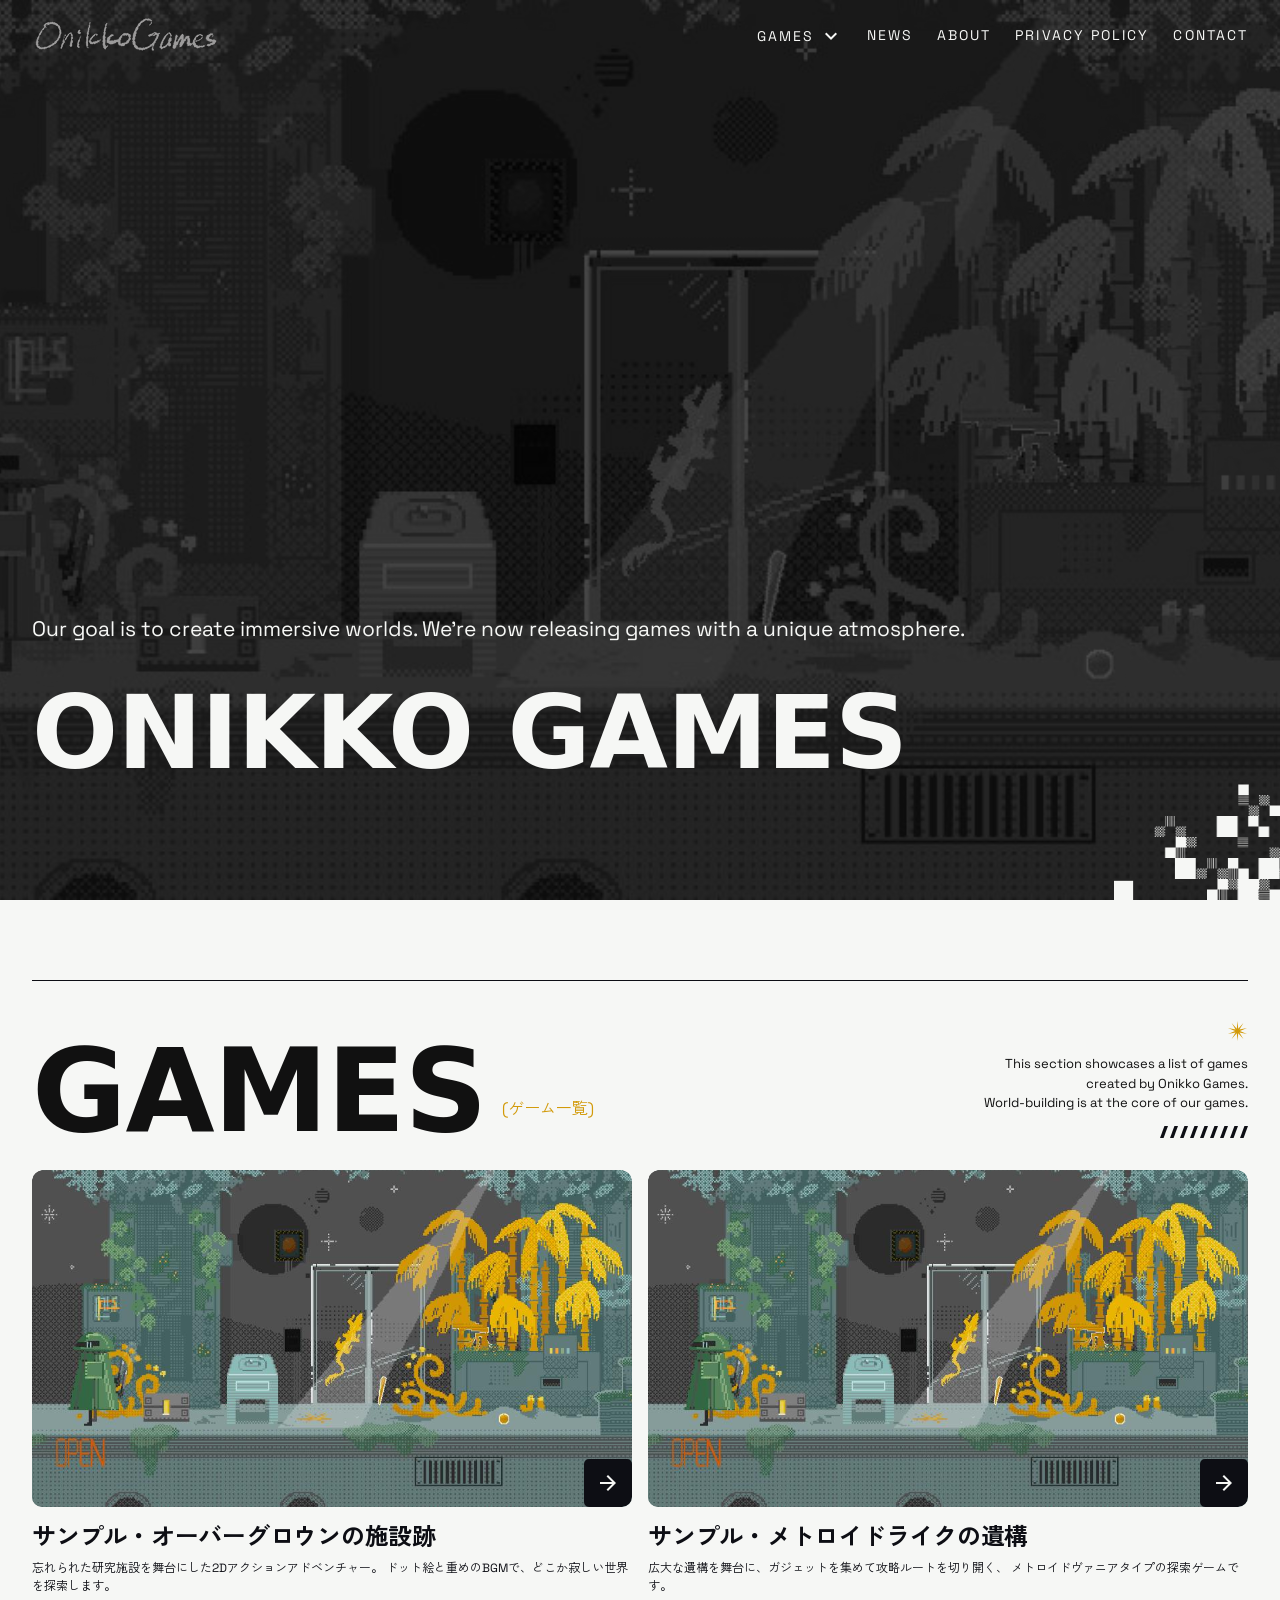
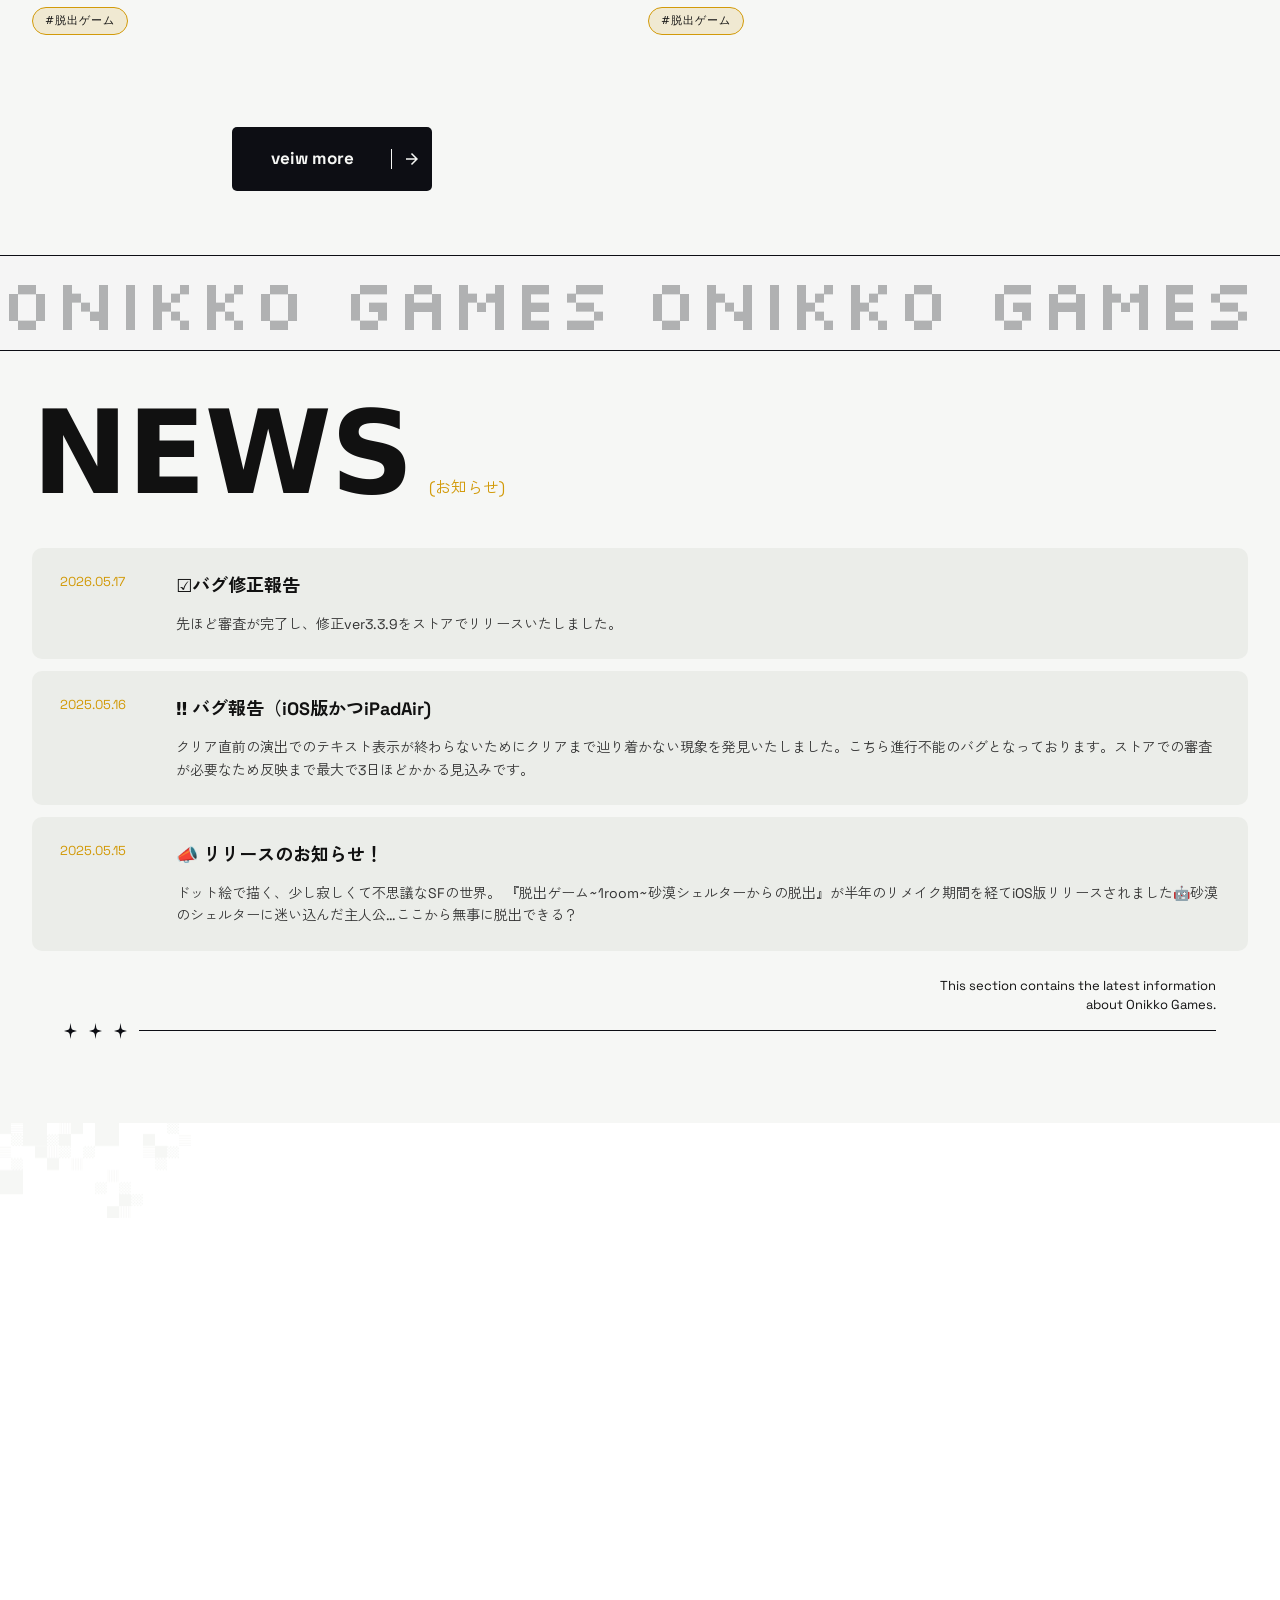
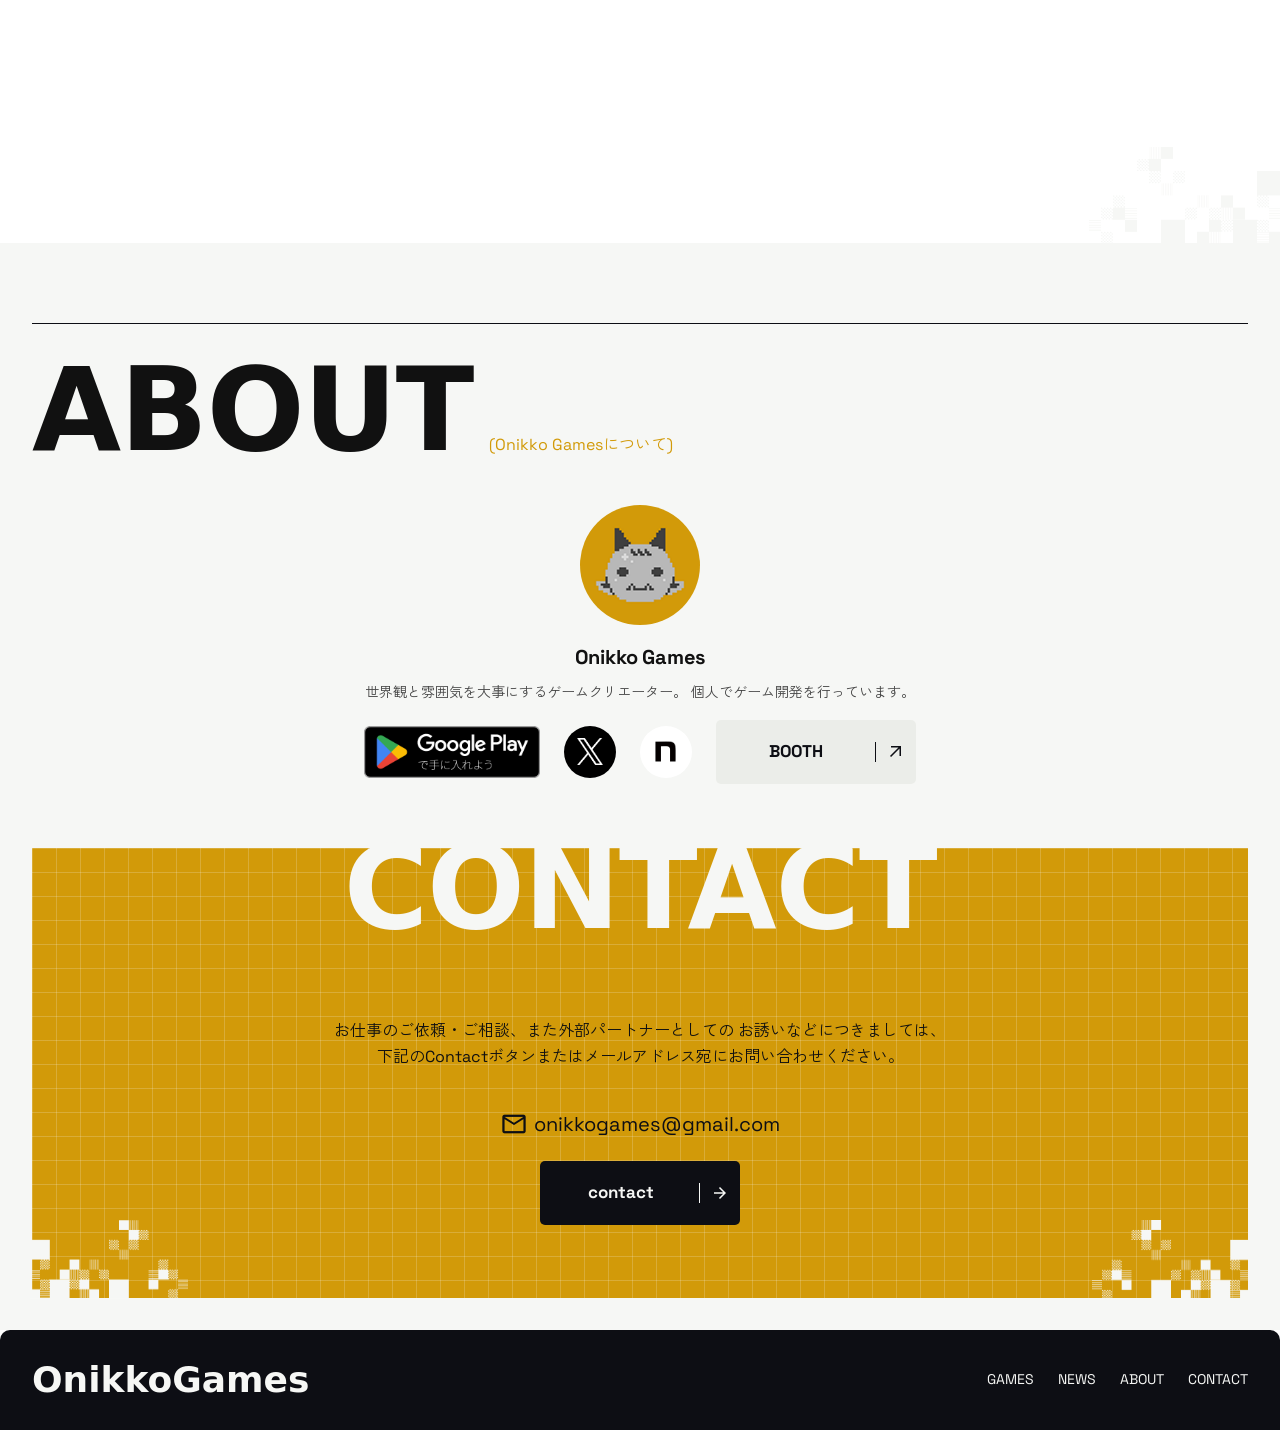
==== commit c0933cd8: "Update index.html" ====
--- a/index.html
+++ b/index.html
@@ -233,7 +233,7 @@
               </span>
 
               <p class="news-text">
-          　　　クリア直前の演出でのテキスト表示が終わらないためにクリアまで辿り着かない現象を発見いたしました。こちら進行不能のバグとなっております。ストアでの審査が必要なため反映まで最大で3日ほどかかる見込みです。
+                クリア直前の演出でのテキスト表示が終わらないためにクリアまで辿り着かない現象を発見いたしました。こちら進行不能のバグとなっております。ストアでの審査が必要なため反映まで最大で3日ほどかかる見込みです。
               </p>
             </div>
           </a>
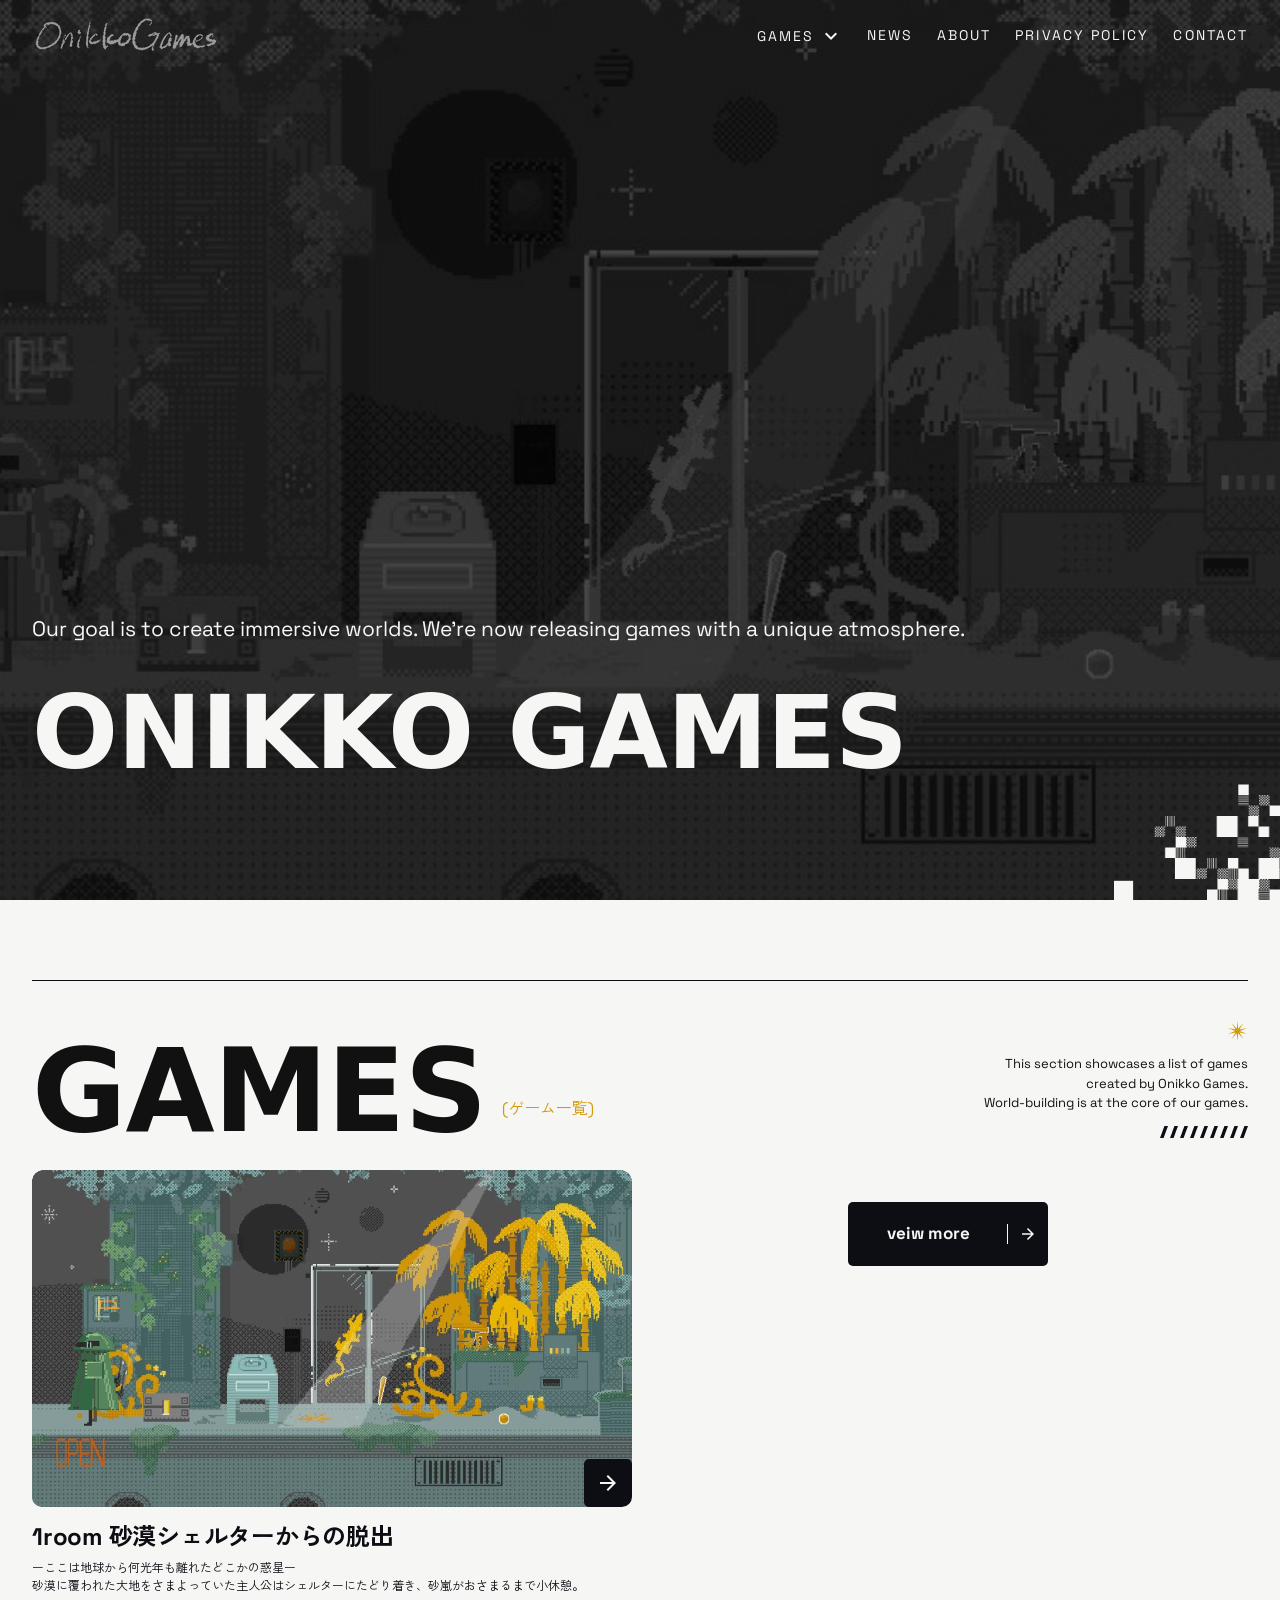
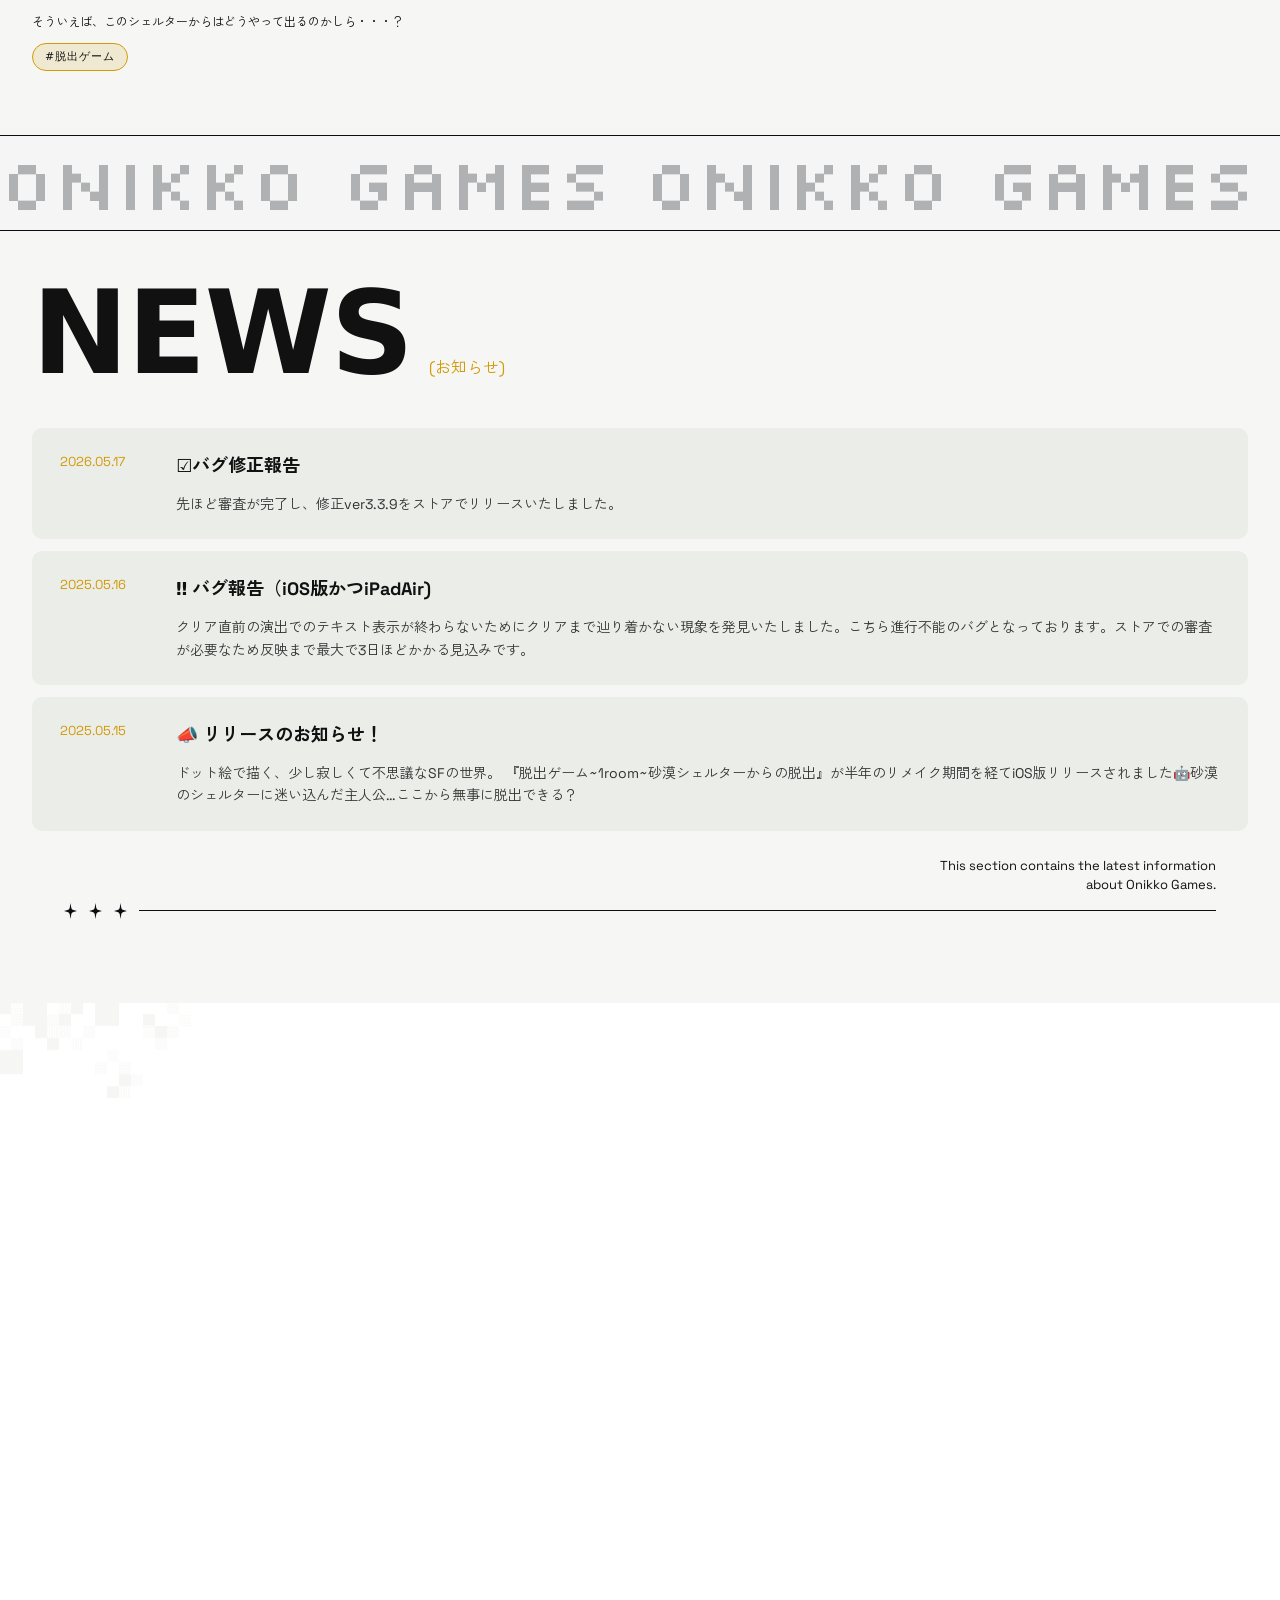
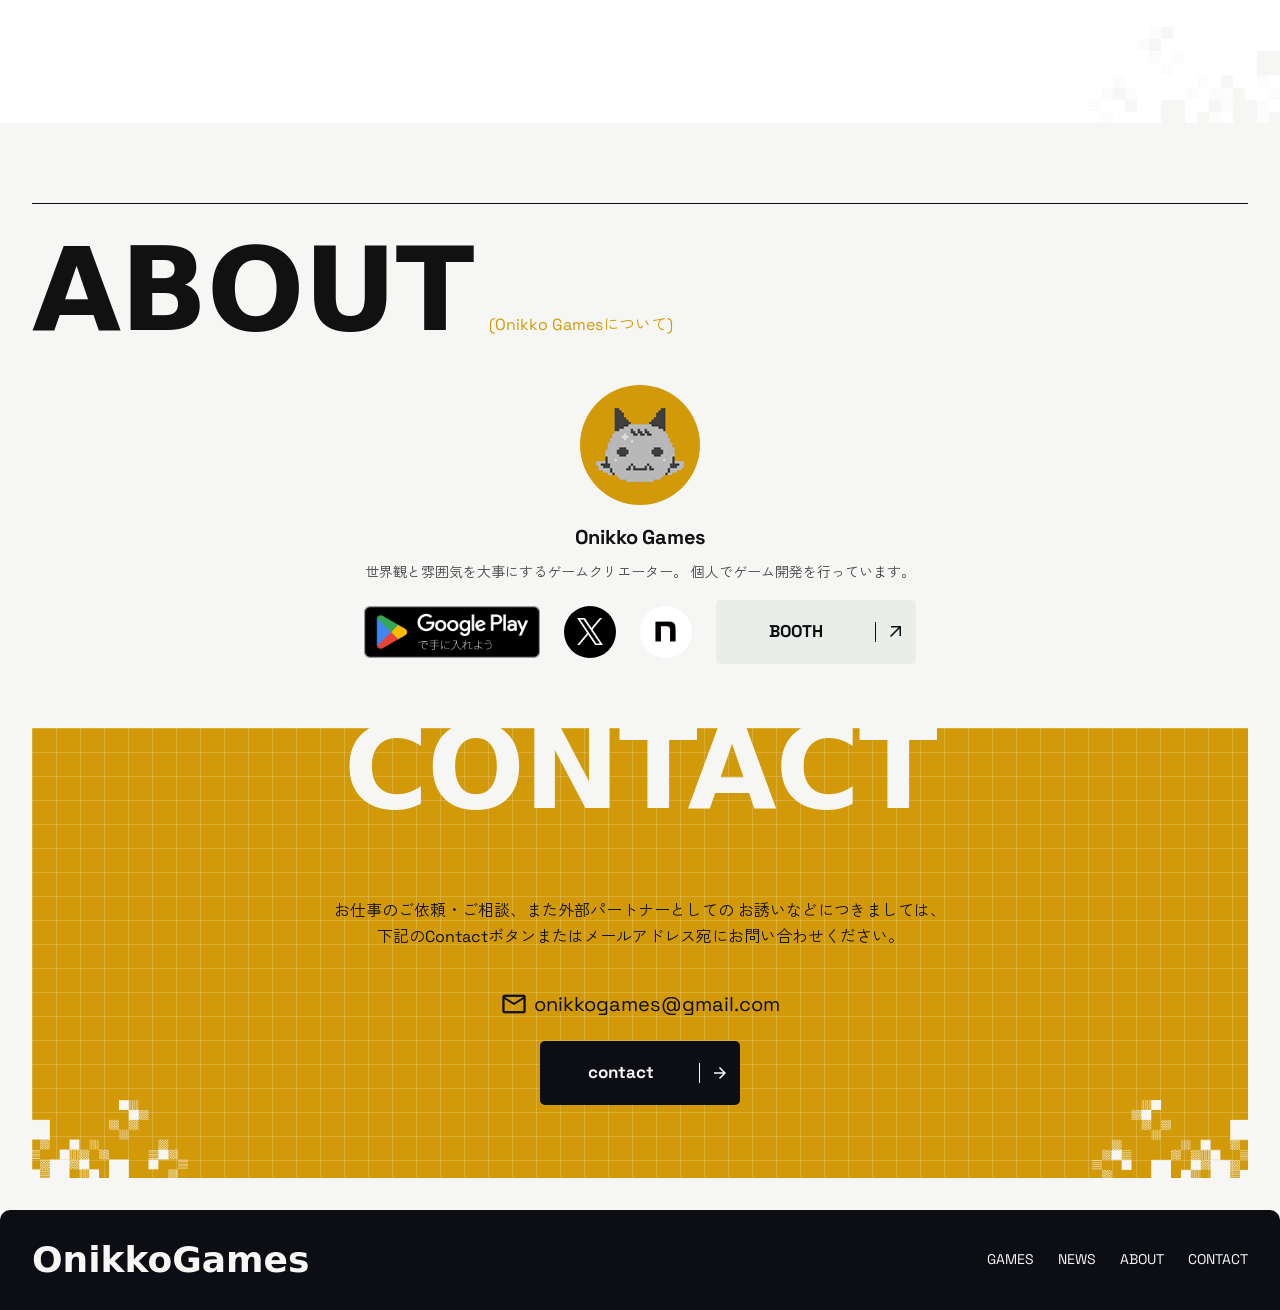
==== commit cce181f1: "Update index.html" ====
--- a/index.html
+++ b/index.html
@@ -136,16 +136,17 @@
               <div class="game-meta">
               </div>
 
-              <h3 class="game-title">サンプル・オーバーグロウンの施設跡</h3>
+              <h3 class="game-title">1room 砂漠シェルターからの脱出</h3>
               <p class="game-desc">
-                忘れられた研究施設を舞台にした2Dアクションアドベンチャー。
-                ドット絵と重めのBGMで、どこか寂しい世界を探索します。
+                ーここは地球から何光年も離れたどこかの惑星ー
+　　　　　　　　　<br>砂漠に覆われた大地をさまよっていた主人公はシェルターにたどり着き、砂嵐がおさまるまで小休憩。
+　　　　　　　　　<br>そういえば、このシェルターからはどうやって出るのかしら・・・？
               </p>
               <span class="game-tag">#脱出ゲーム</span>
             </div>
           </a>
         </article>
-
+<!--
         <article class="game-card">
           <a href="#">
             <div class="game-thumb game-thumb--2">
@@ -167,7 +168,7 @@
             </div>
           </a>
         </article>
-
+-->
       <div class="games-more">
         <a href="games.html" class="button">
           <span class="button-text">veiw more</span>
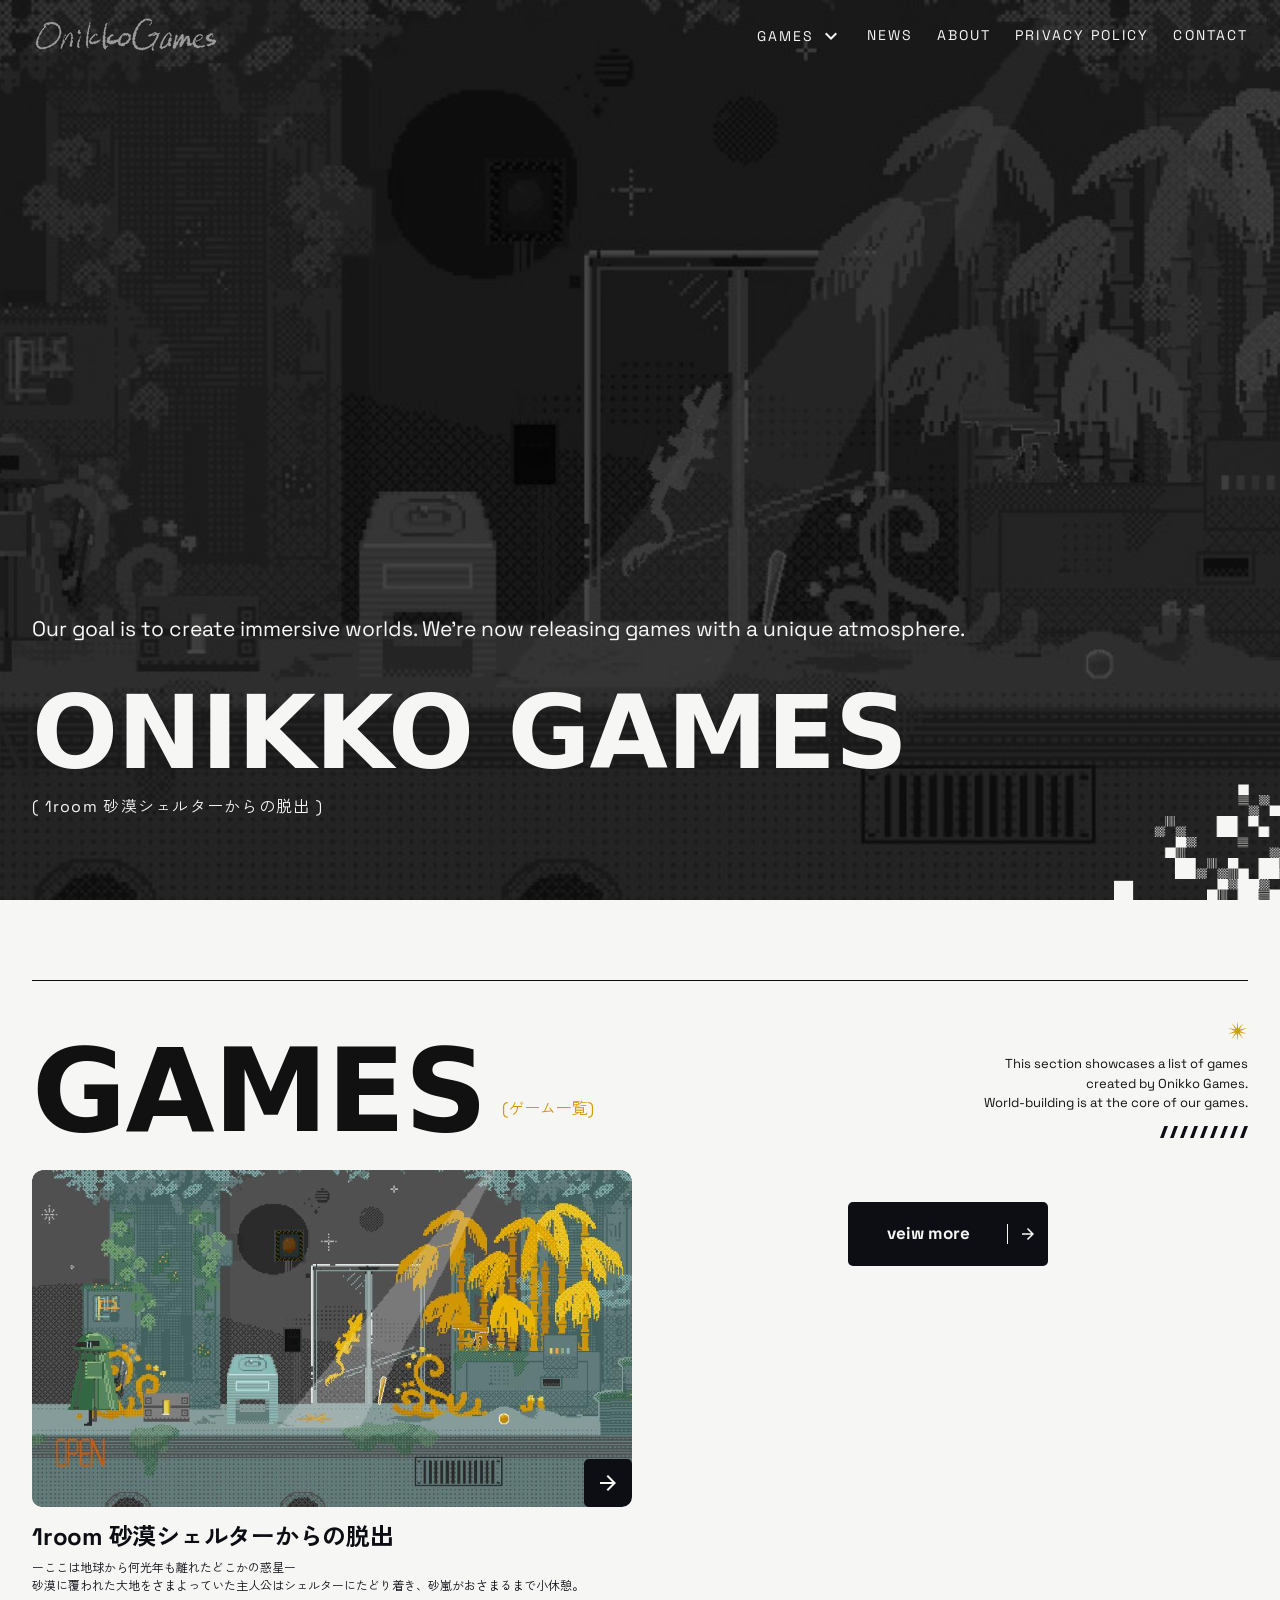
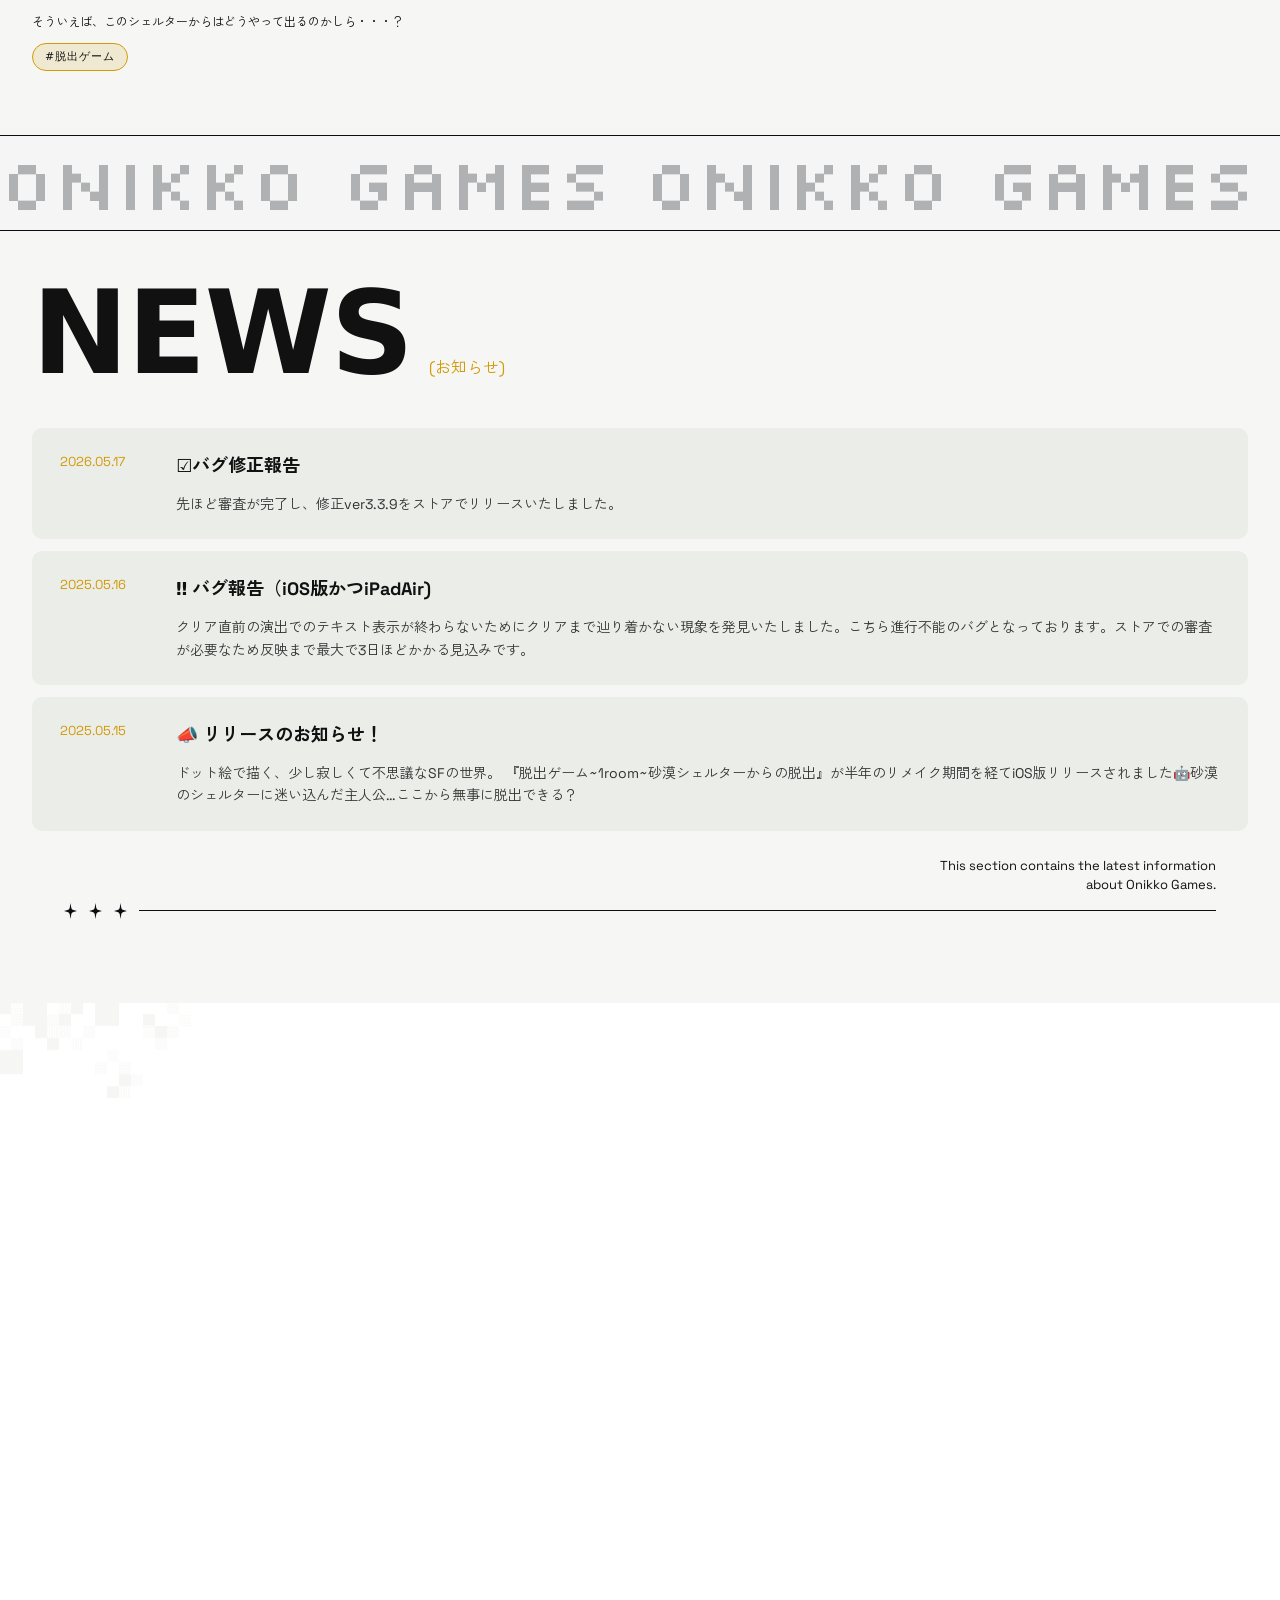
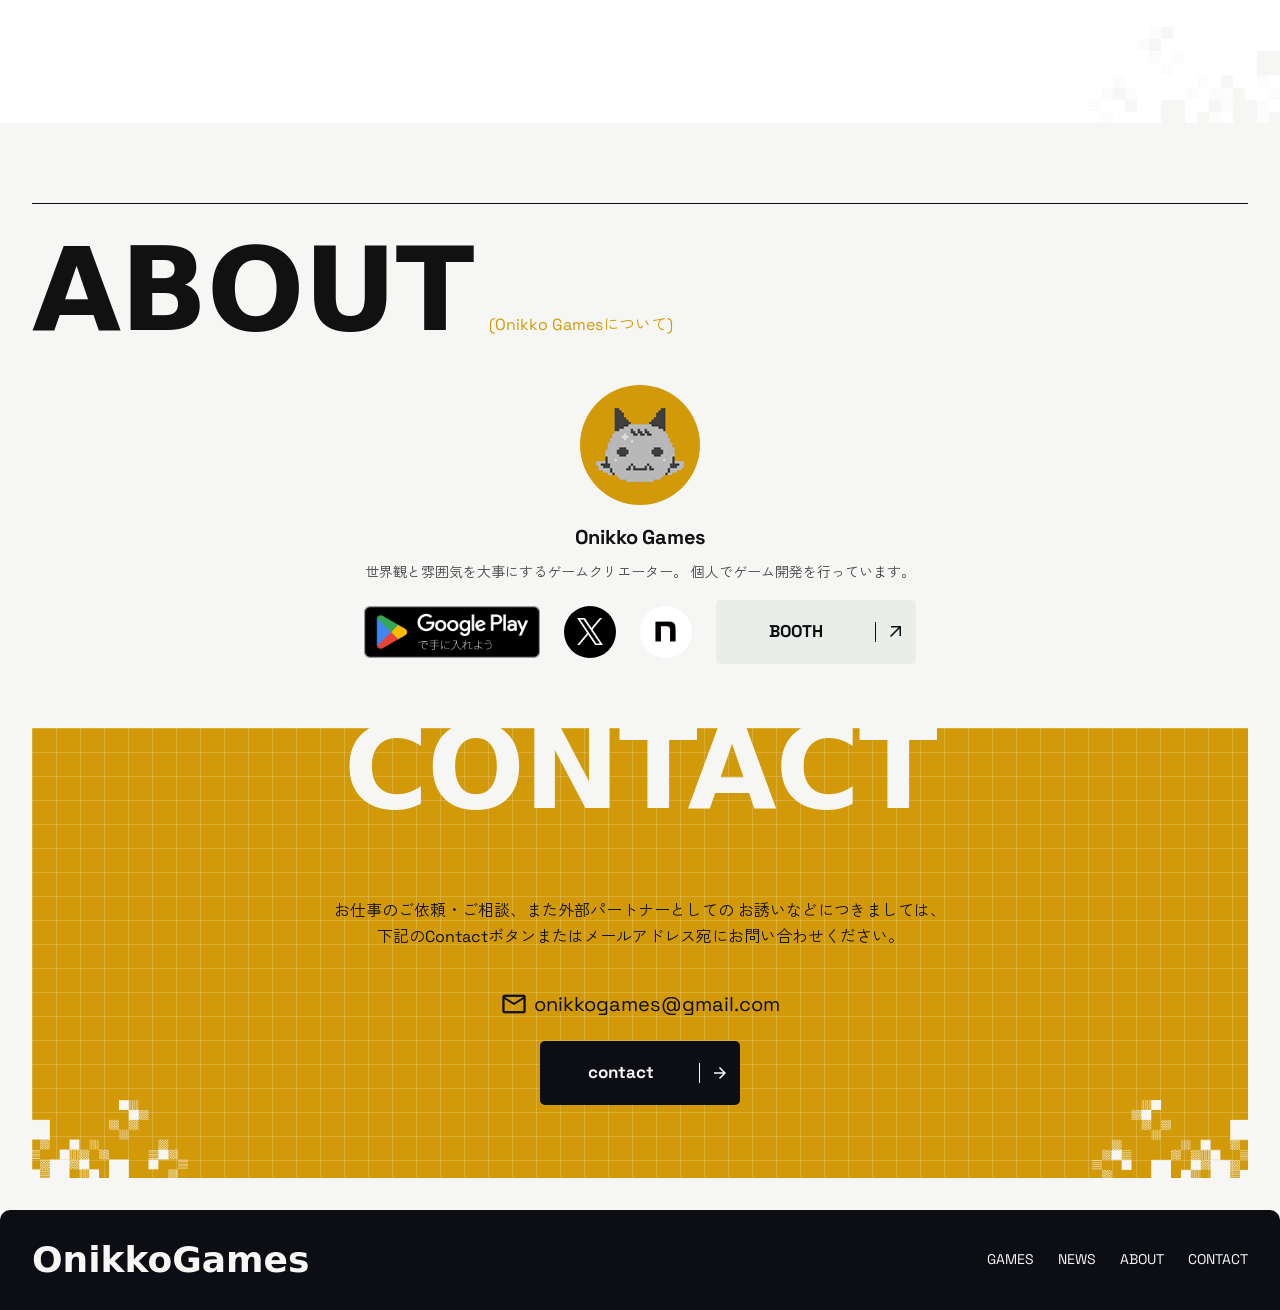
==== commit 2f548d85: "Update index.html" ====
--- a/index.html
+++ b/index.html
@@ -123,7 +123,7 @@
 
       <div class="games-list">
         <article class="game-card">
-          <a href="#">
+          <a href="games.html" >
             <div class="game-thumb game-thumb--1">
               <div class="game-thumb game-thumb--2">
                 <span class="thumb-icon material-symbols-outlined">
@@ -354,7 +354,7 @@
           </a>
         </p>
 
-        <a href="#" class="button">
+        <a href="https://forms.gle/Pgtd6oPyjeSQLKBq8" class="button">
           <span class="button-text">contact</span>
           <span class="button-icon material-symbols-outlined">arrow_forward</span>
         </a>
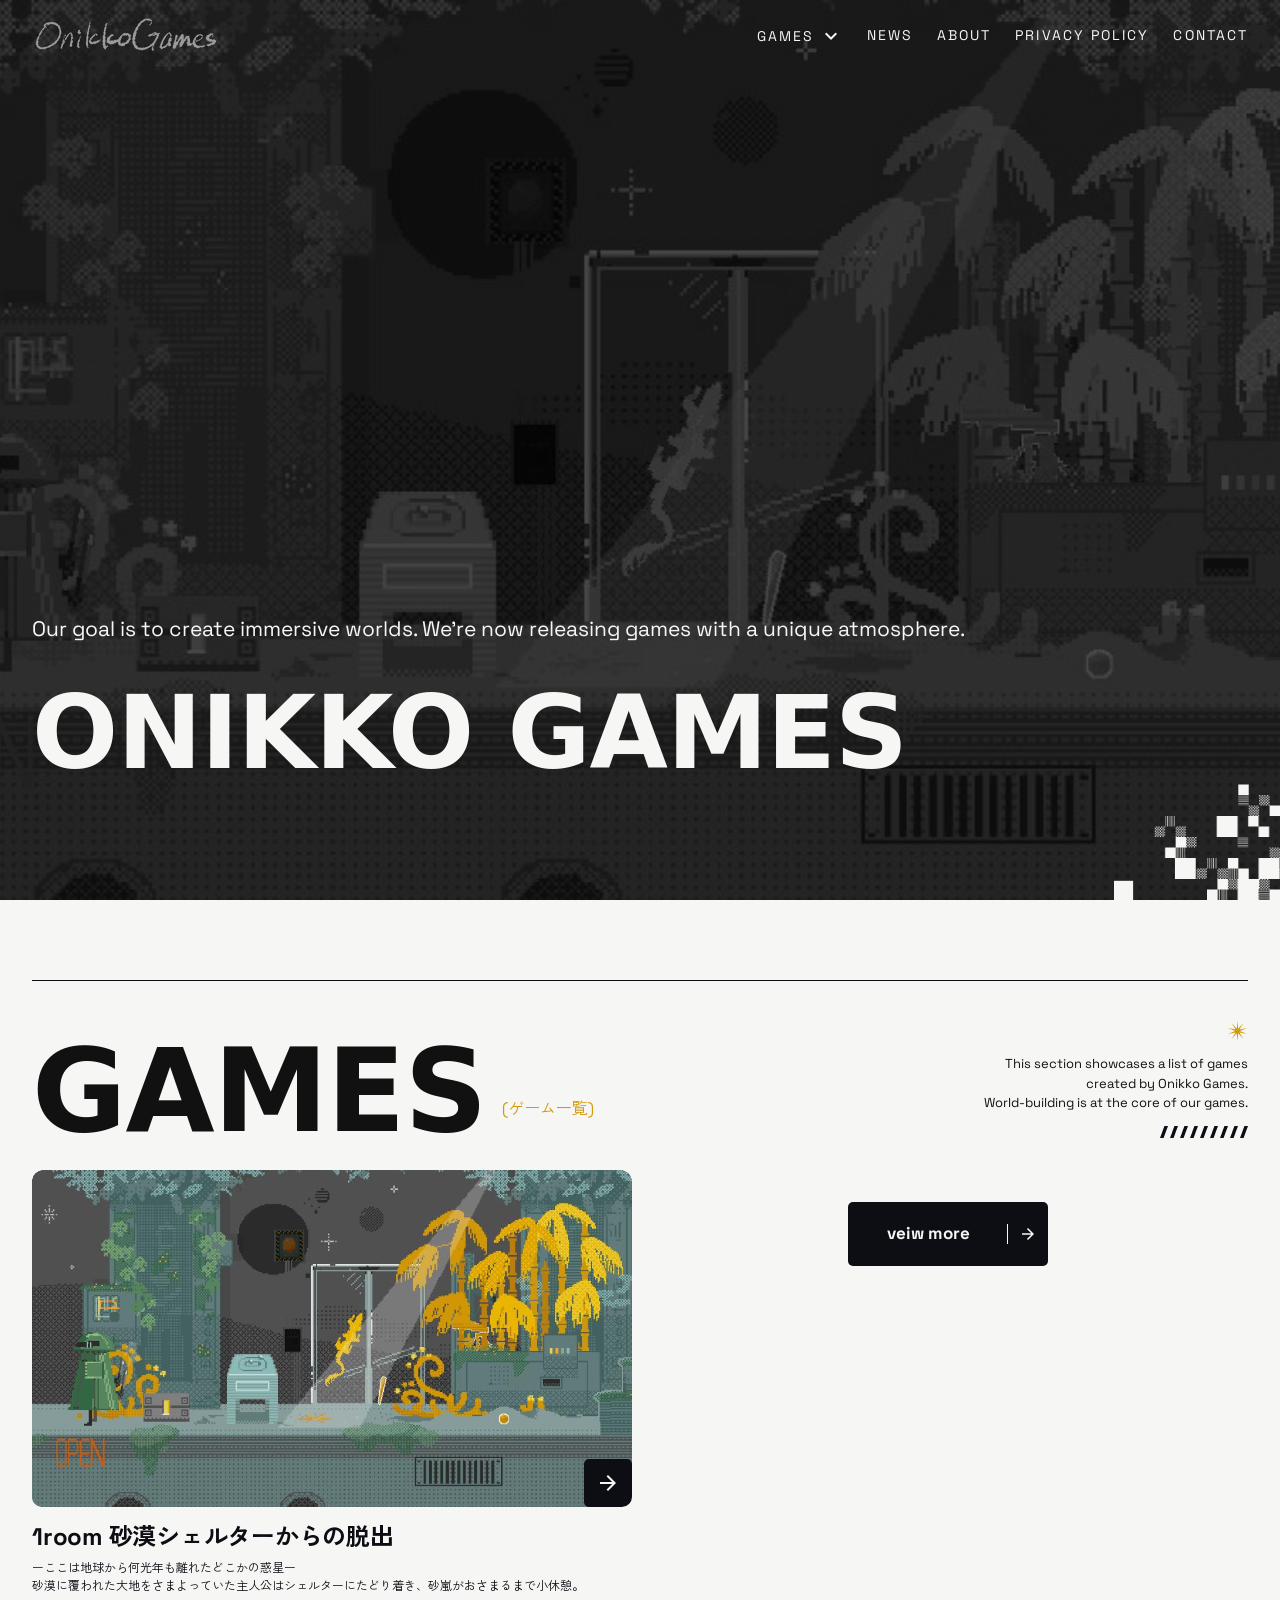
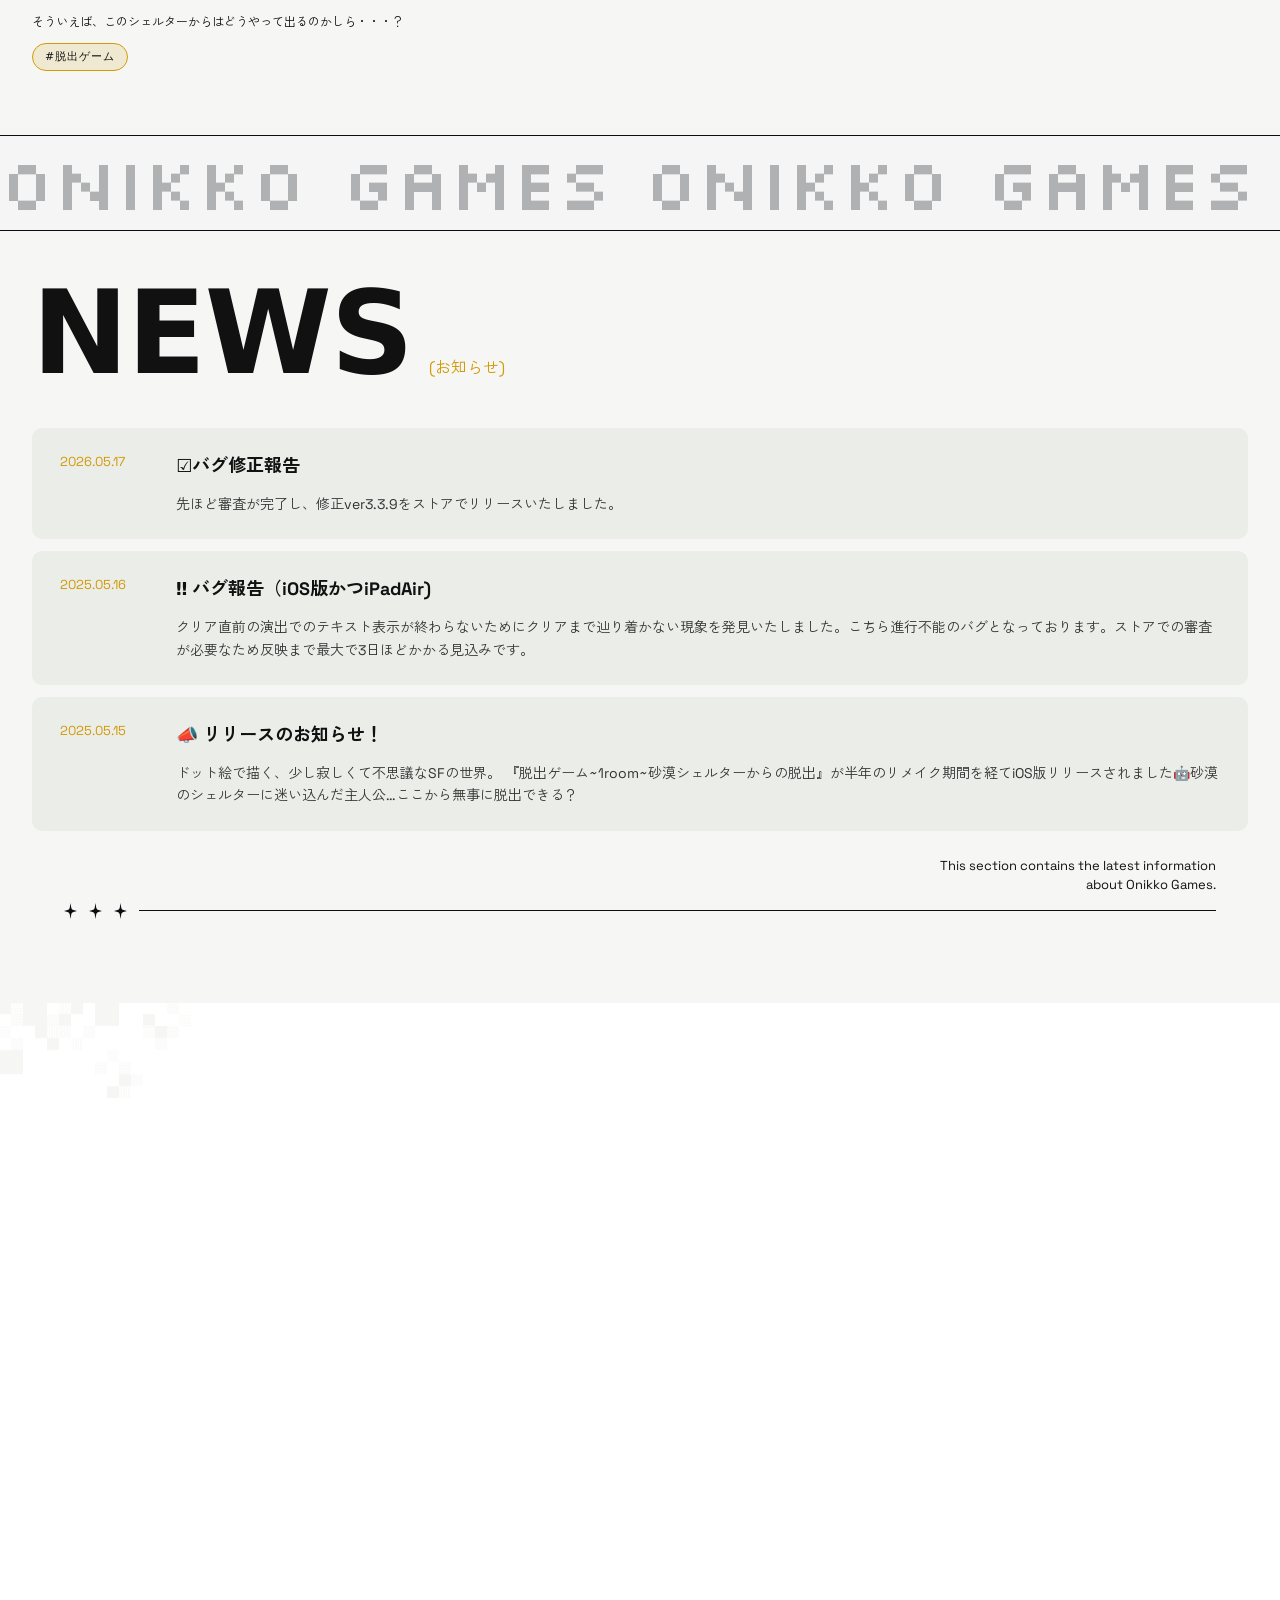
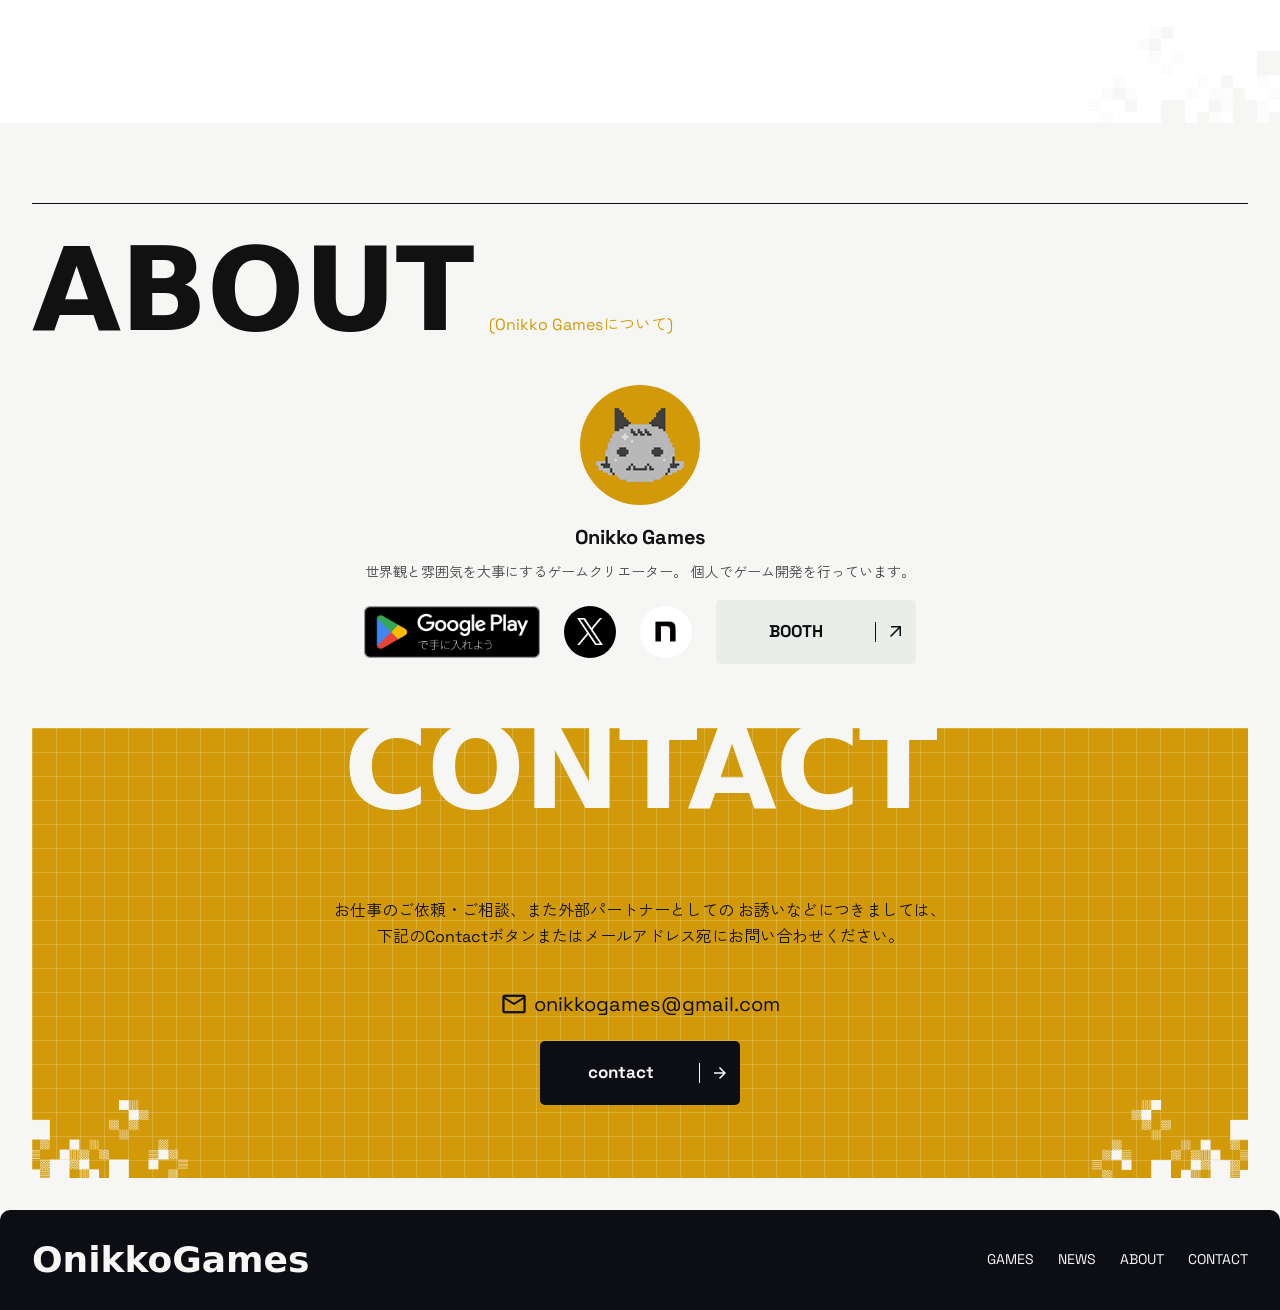
==== commit 8cffaf74: "Update index.html" ====
--- a/index.html
+++ b/index.html
@@ -354,7 +354,7 @@
           </a>
         </p>
 
-        <a href="https://forms.gle/Pgtd6oPyjeSQLKBq8" class="button">
+        <a href="https://forms.gle/Pgtd6oPyjeSQLKBq8" class="button" target="_blank" rel="noopener noreferrer">
           <span class="button-text">contact</span>
           <span class="button-icon material-symbols-outlined">arrow_forward</span>
         </a>
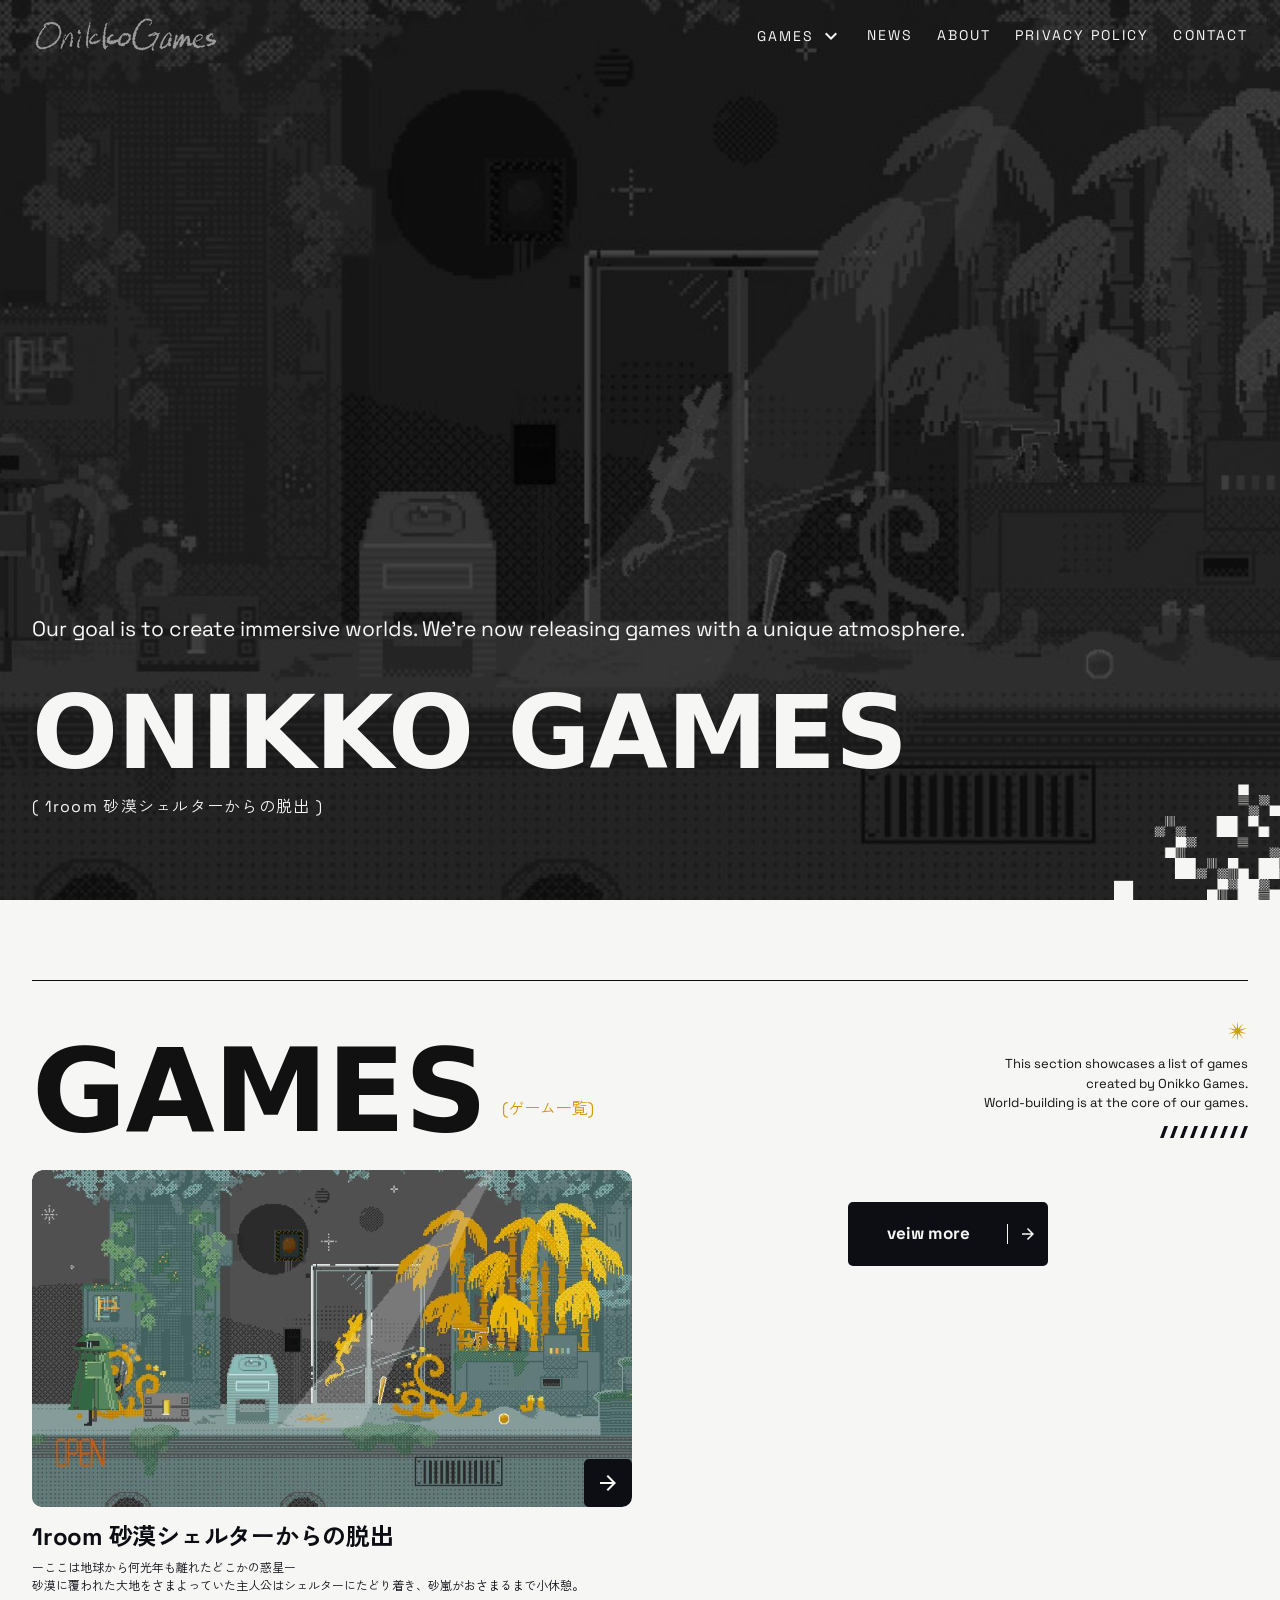
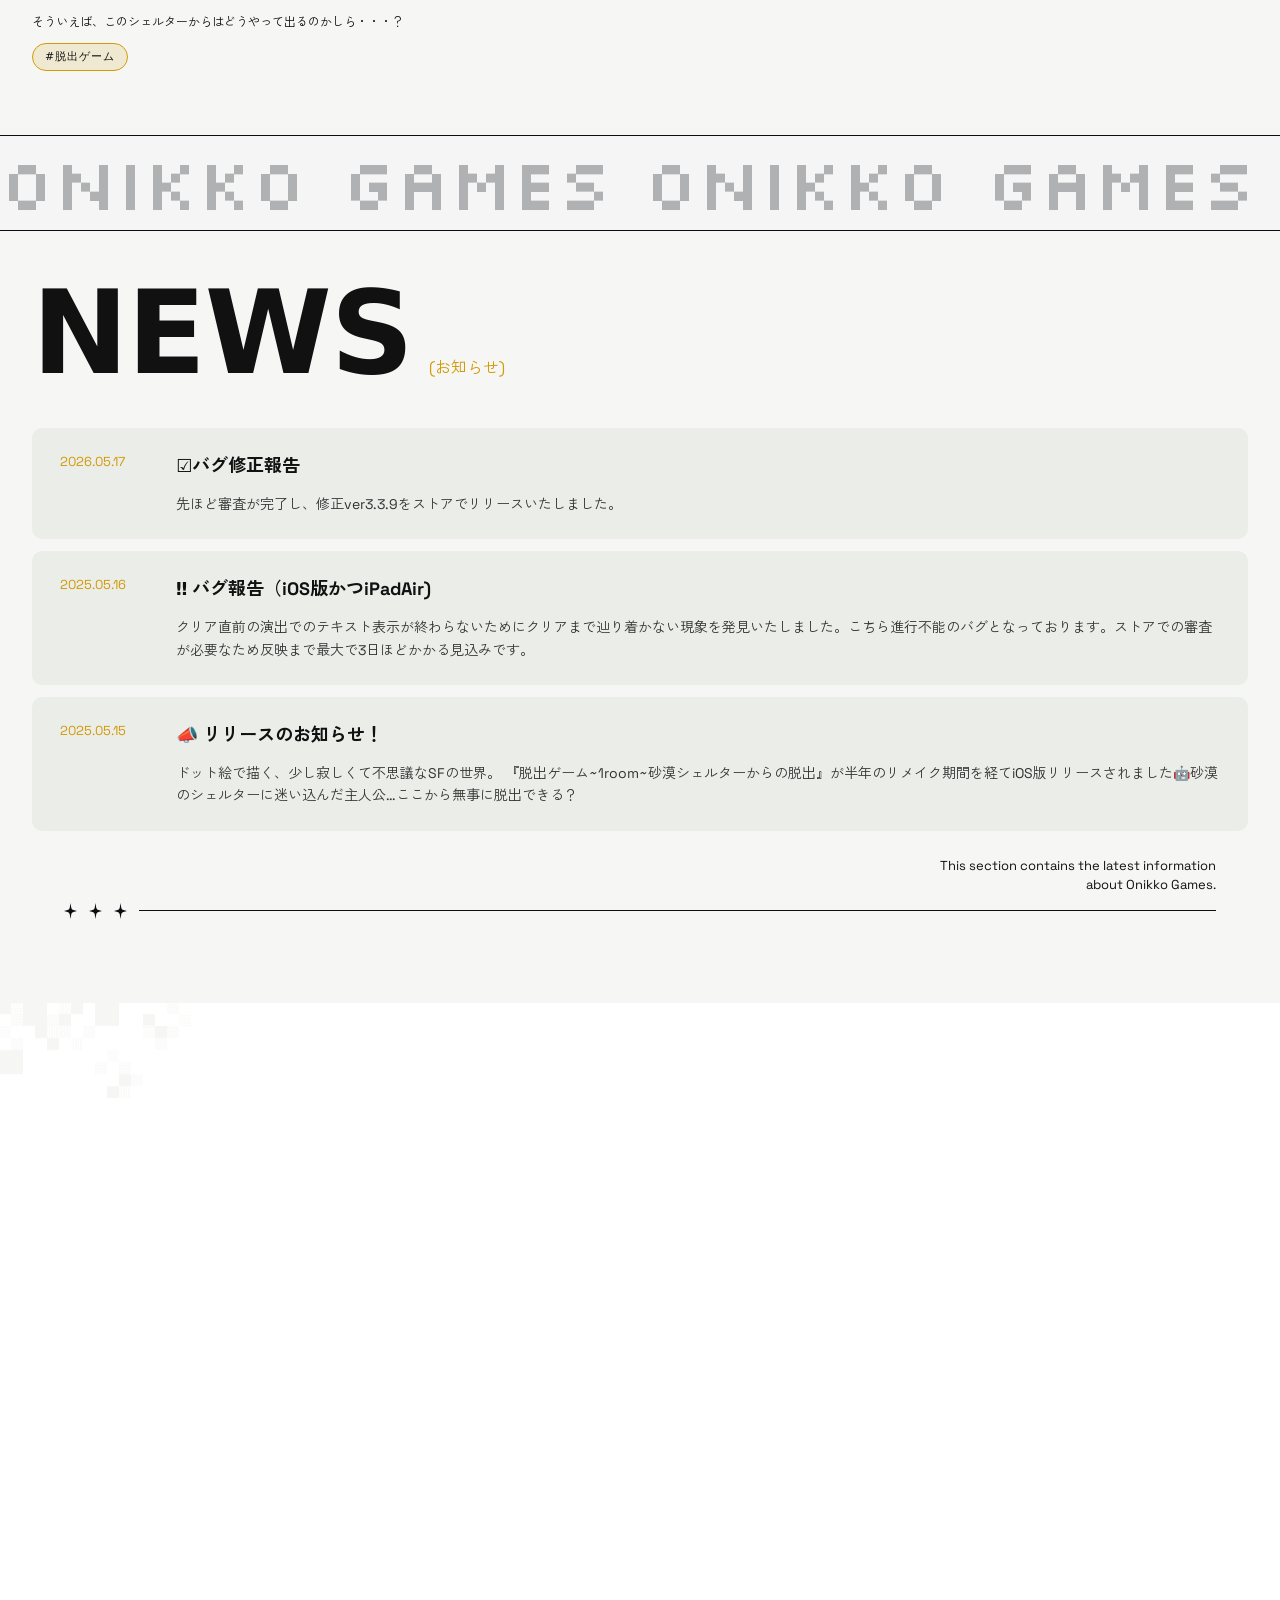
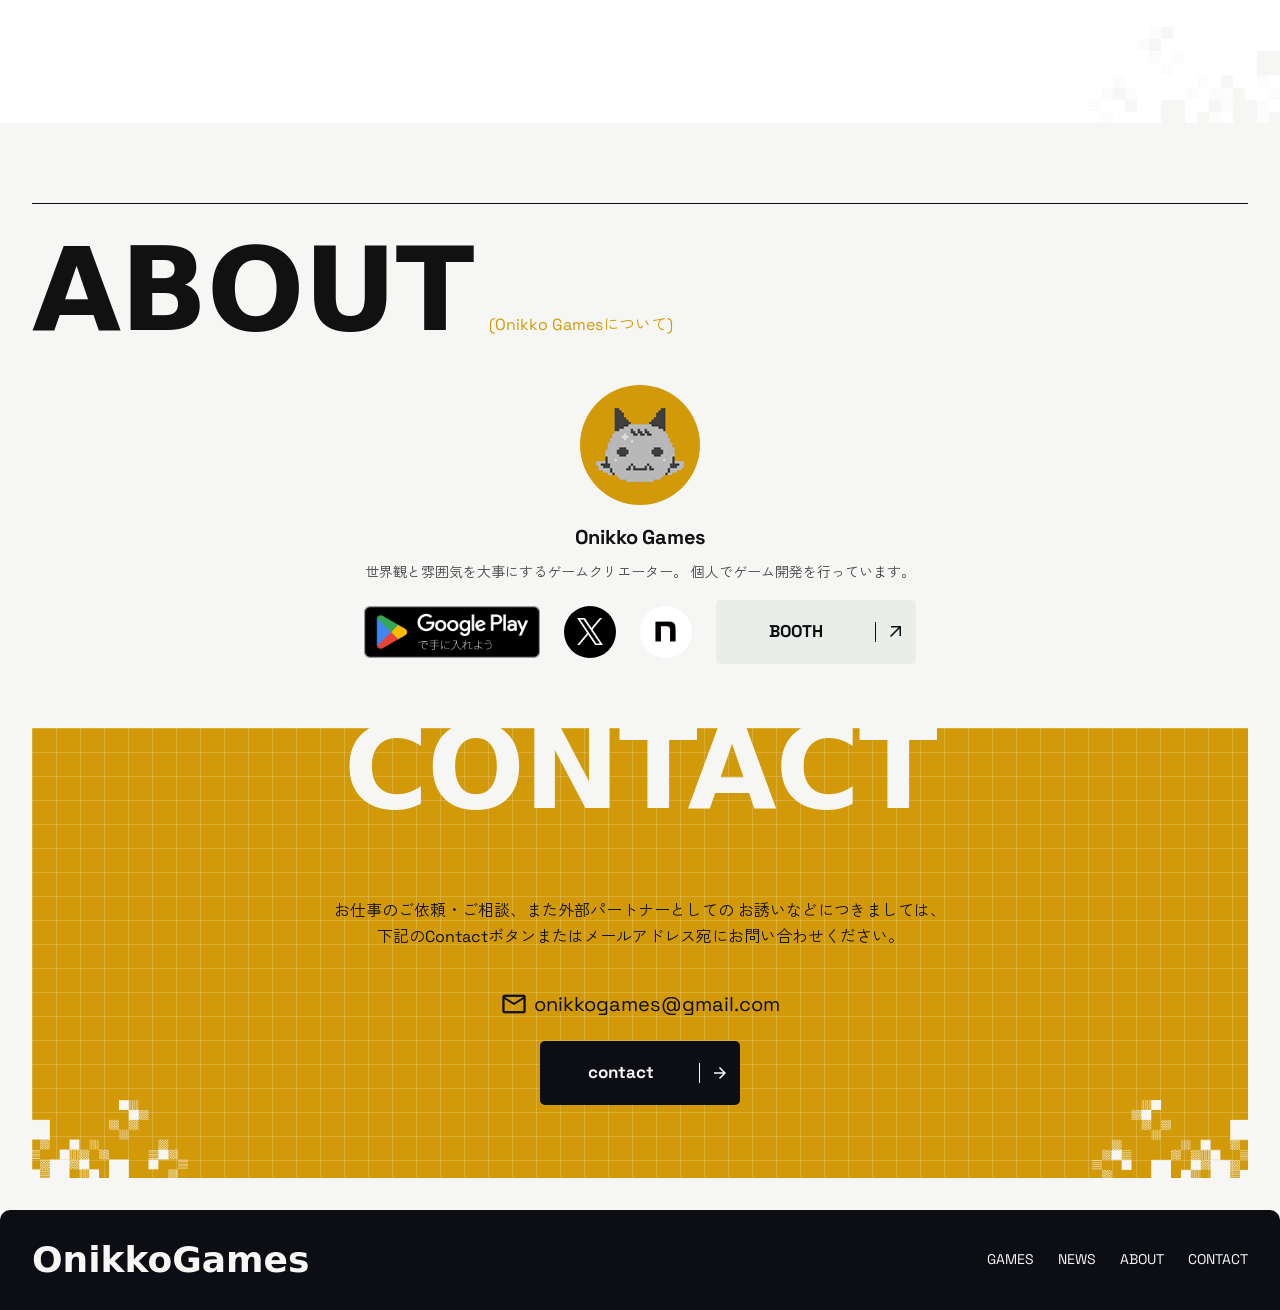
==== commit 07b02294: "Update index.html" ====
--- a/index.html
+++ b/index.html
@@ -2,8 +2,8 @@
 <html lang="ja">
 
 <head>
+  <meta charset="UTF-8" />
   <link rel="icon" href="images/onikkogamesicon.png" type="image/x-icon" />
-  <meta charset="UTF-8" />
   <title>ONIKKO GAMES</title>
   <meta name="viewport" content="width=device-width, initial-scale=1" />
   <link rel="preconnect" href="https://fonts.googleapis.com" />
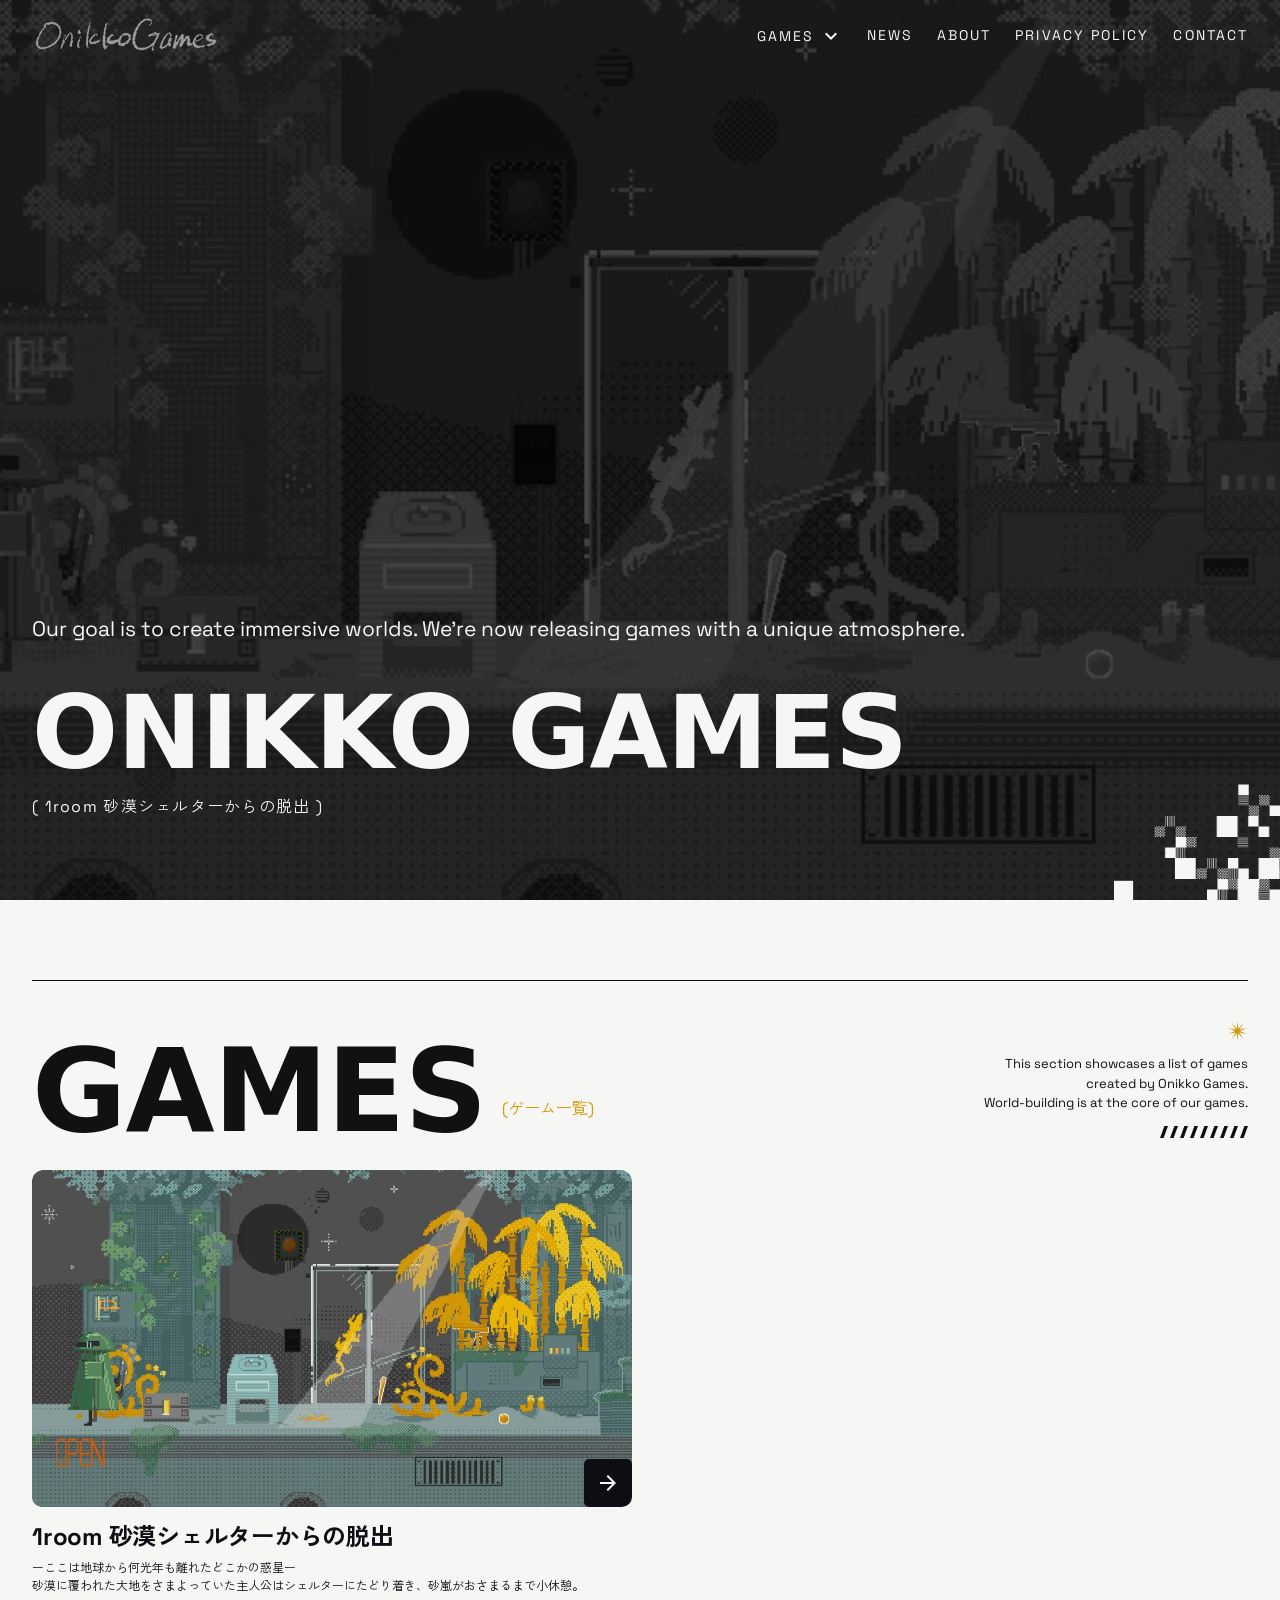
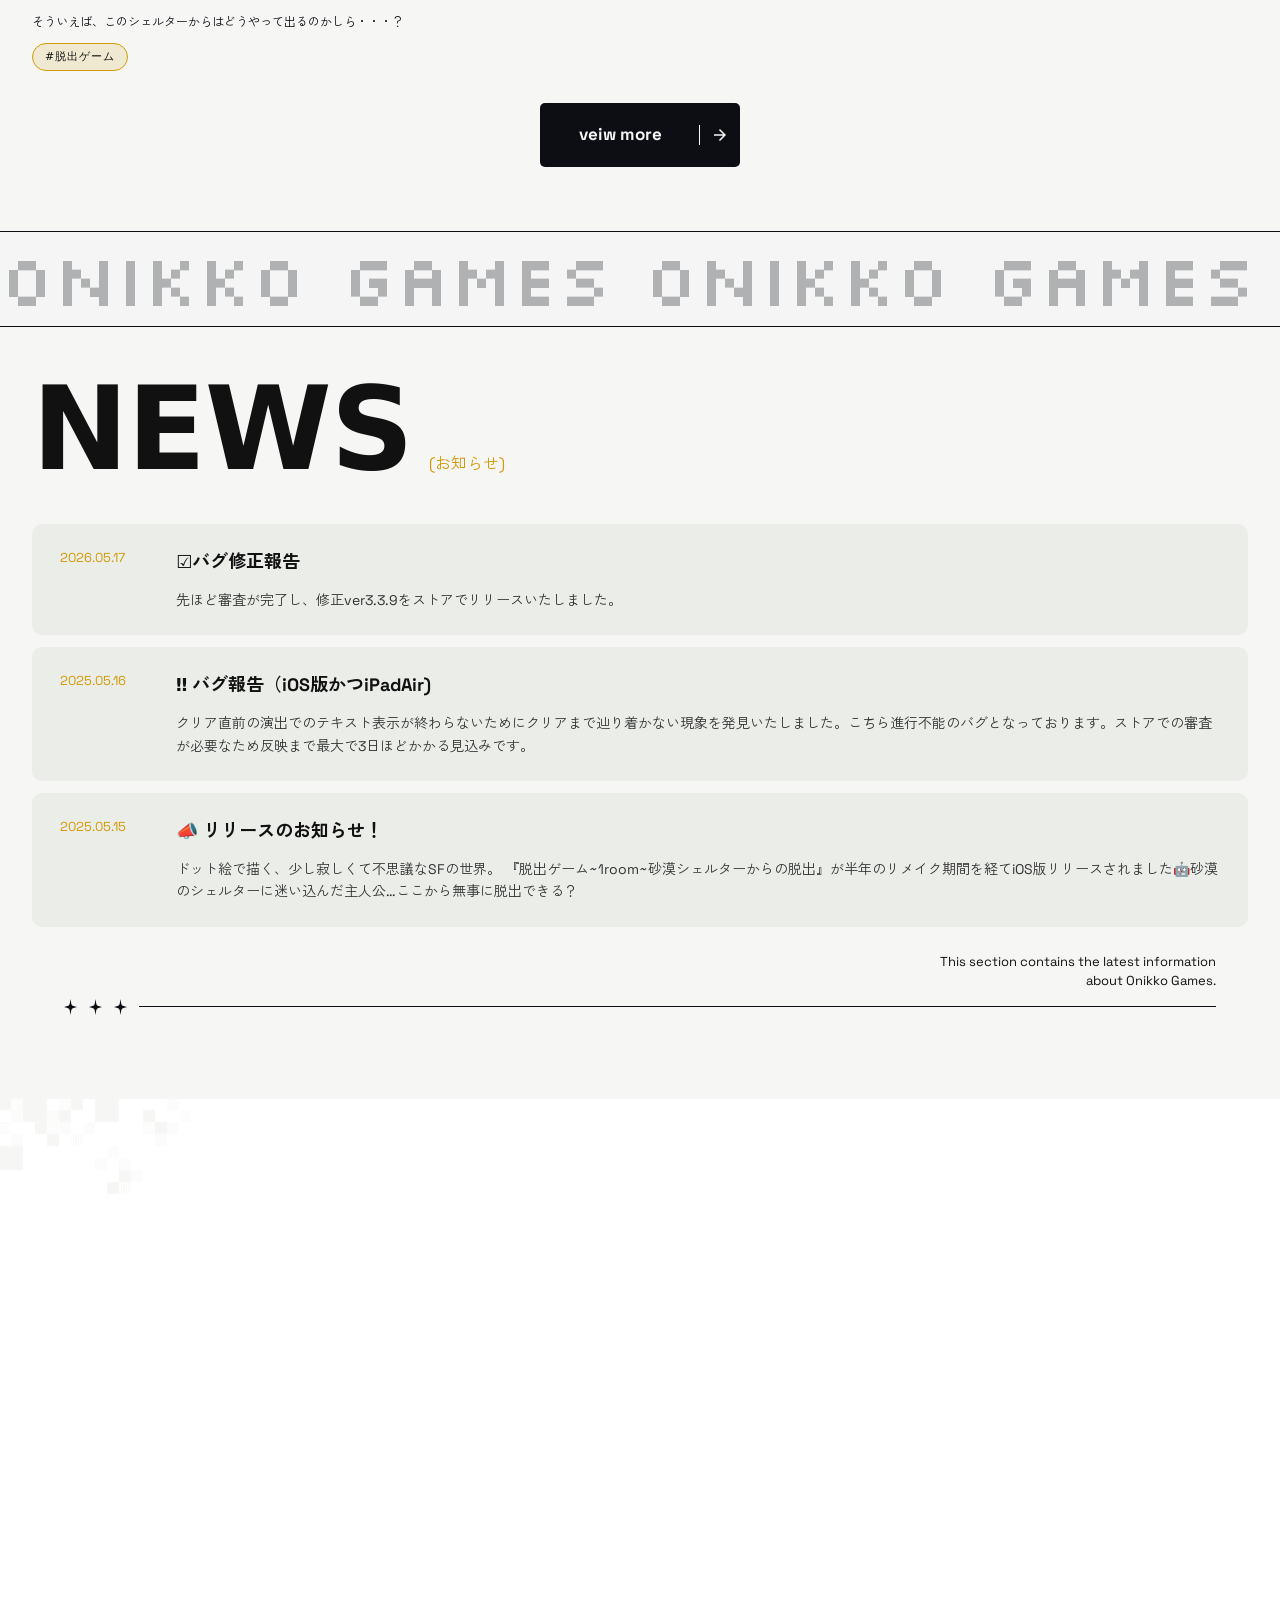
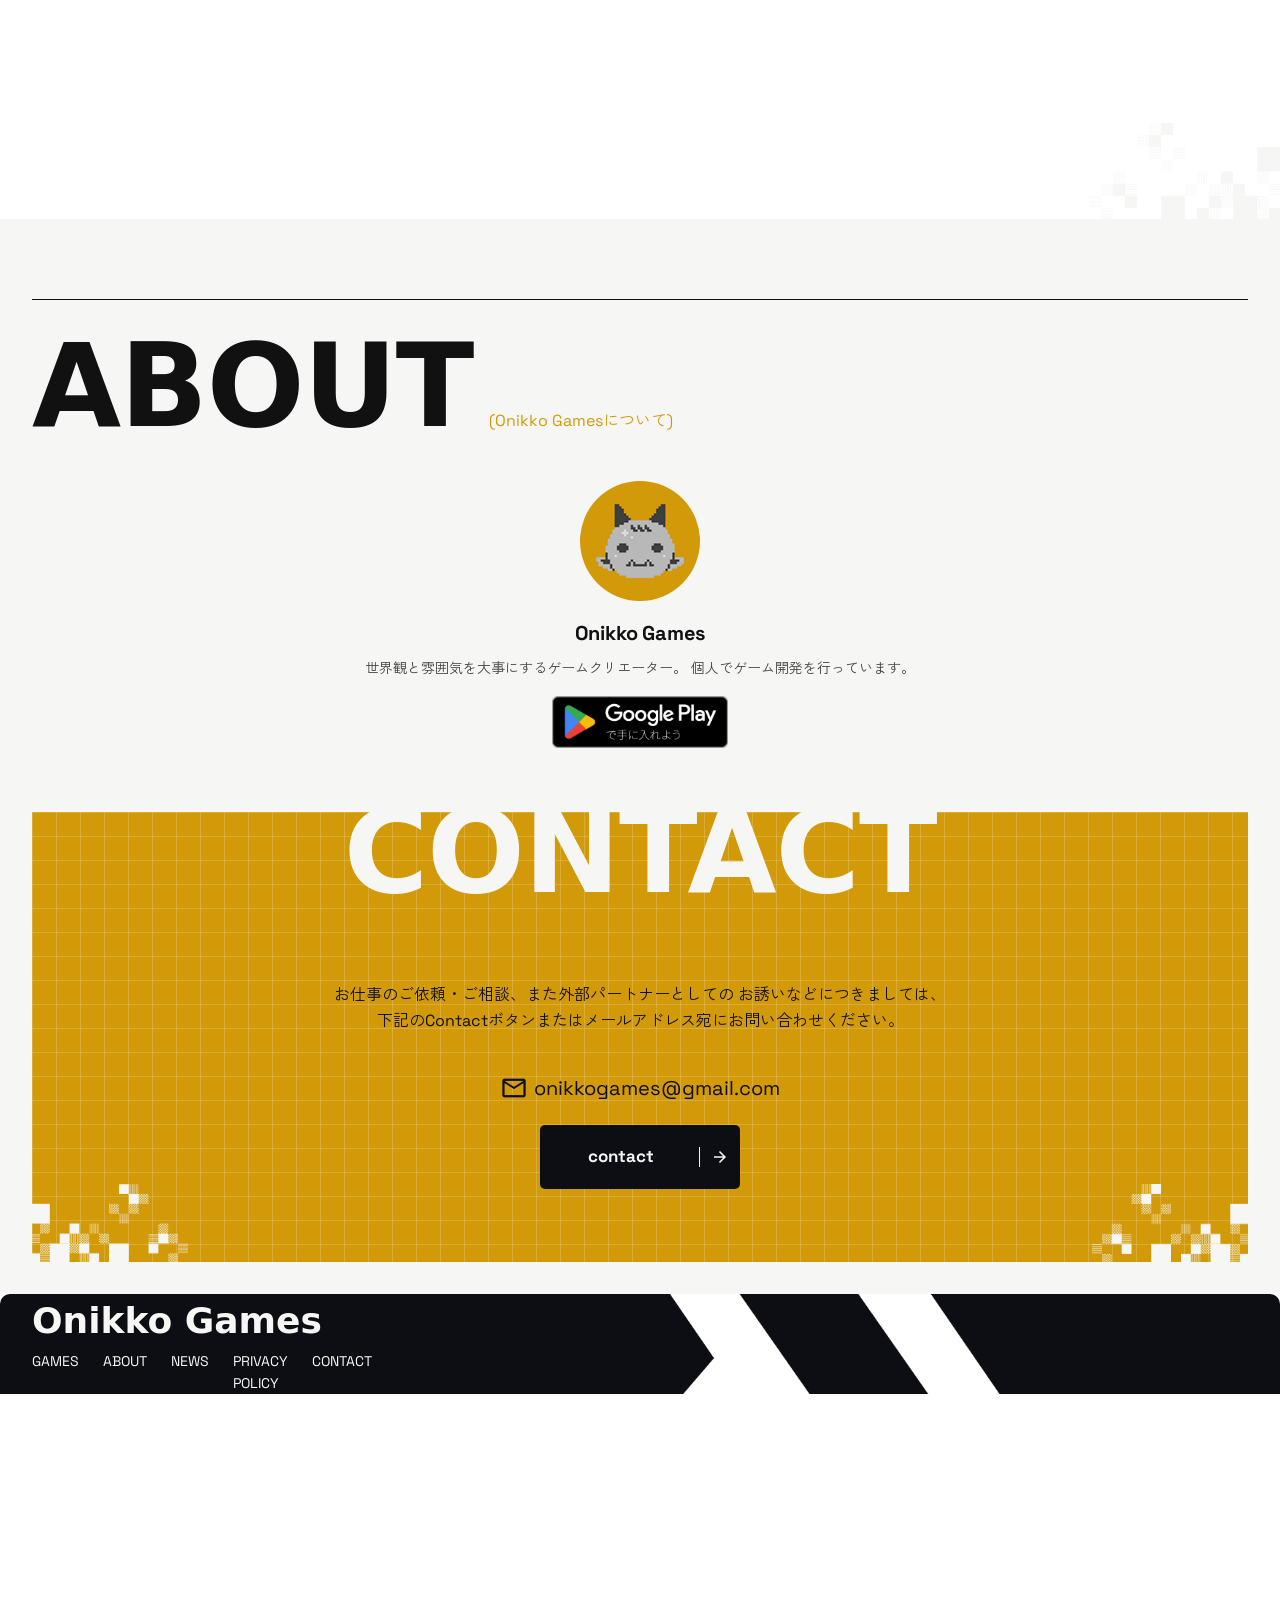
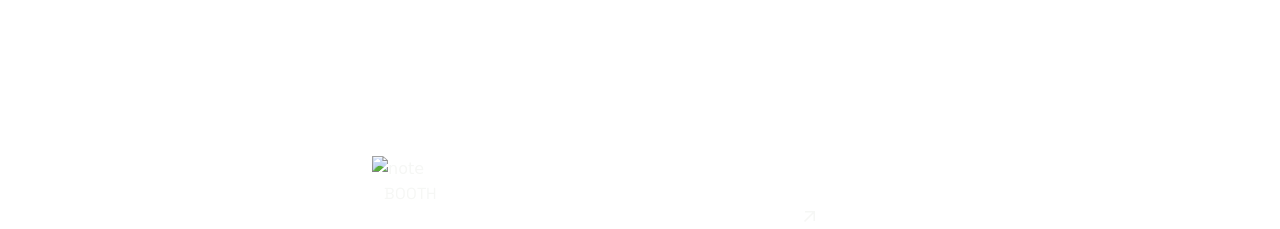
==== commit 32759b6e: "0606_修正 footer改善・左右の余白修正・ボタン構造改造" ====
--- a/index.html
+++ b/index.html
@@ -34,7 +34,7 @@
         <span class="material-icons hamburger-icon">menu</span>
       </button>
 
-     <nav class="nav">
+      <nav class="nav">
         <ul class="menu">
 
           <li class="menu-item games">
@@ -123,7 +123,7 @@
 
       <div class="games-list">
         <article class="game-card">
-          <a href="games.html" >
+          <a href="games.html">
             <div class="game-thumb game-thumb--1">
               <div class="game-thumb game-thumb--2">
                 <span class="thumb-icon material-symbols-outlined">
@@ -139,14 +139,14 @@
               <h3 class="game-title">1room 砂漠シェルターからの脱出</h3>
               <p class="game-desc">
                 ーここは地球から何光年も離れたどこかの惑星ー
-　　　　　　　　　<br>砂漠に覆われた大地をさまよっていた主人公はシェルターにたどり着き、砂嵐がおさまるまで小休憩。
-　　　　　　　　　<br>そういえば、このシェルターからはどうやって出るのかしら・・・？
+                　　　　　　　　　<br>砂漠に覆われた大地をさまよっていた主人公はシェルターにたどり着き、砂嵐がおさまるまで小休憩。
+                　　　　　　　　　<br>そういえば、このシェルターからはどうやって出るのかしら・・・？
               </p>
               <span class="game-tag">#脱出ゲーム</span>
             </div>
           </a>
         </article>
-<!--
+        <!--
         <article class="game-card">
           <a href="#">
             <div class="game-thumb game-thumb--2">
@@ -169,6 +169,8 @@
           </a>
         </article>
 -->
+      </div>
+
       <div class="games-more">
         <a href="games.html" class="button">
           <span class="button-text">veiw more</span>
@@ -230,7 +232,7 @@
 
             <div class="news-body">
               <span class="news-title">
-               ‼️ バグ報告（iOS版かつiPadAir)
+                ‼️ バグ報告（iOS版かつiPadAir)
               </span>
 
               <p class="news-text">
@@ -246,11 +248,12 @@
 
             <div class="news-body">
               <span class="news-title">
-               📣 リリースのお知らせ！
+                📣 リリースのお知らせ！
               </span>
 
               <p class="news-text">
-                ドット絵で描く、少し寂しくて不思議なSFの世界。 『脱出ゲーム~1room~砂漠シェルターからの脱出』が半年のリメイク期間を経てiOS版リリースされました🤖砂漠のシェルターに迷い込んだ主人公…ここから無事に脱出できる？
+                ドット絵で描く、少し寂しくて不思議なSFの世界。
+                『脱出ゲーム~1room~砂漠シェルターからの脱出』が半年のリメイク期間を経てiOS版リリースされました🤖砂漠のシェルターに迷い込んだ主人公…ここから無事に脱出できる？
               </p>
             </div>
           </a>
@@ -317,16 +320,6 @@
               rel="noopener noreferrer">
               <img src="images/GetItOnGooglePlay_Badge_Web_color_Japanese.png" alt="Google Playで見る">
             </a>
-            <a href="https://x.com/OnikkoGames" target="_blank" rel="noopener noreferrer" class="x-button">
-              <img src="images/x-logo-white.png" alt="X">
-            </a>
-            <a href="https://note.com/onikko_games" target="_blank" rel="noopener noreferrer" class="note-button">
-              <img src="images/note_icon.png" alt="note">
-            </a>
-            <a href="https://onizu.booth.pm/" class="button button--secondary">
-              <span class="button-text">BOOTH</span>
-              <span class="button-icon material-symbols-outlined">arrow_outward</span>
-            </a>
           </div>
 
         </div>
@@ -372,15 +365,34 @@
 
   <footer class="site-footer">
     <div class="footer-inner">
-      <div class="footer-logo">
-        <a href="index.html">OnikkoGames</a>
-      </div>
-      <div class="footer-nav">
-        <a href="#games">GAMES</a>
-        <a href="#news">NEWS</a>
-        <a href="#about">ABOUT</a>
-        <a href="#contact">CONTACT</a>
-      </div>
+
+      <div class="footer-top">
+        <div class="footer-logo">
+          <a href="index.html">Onikko Games</a>
+        </div>
+
+        <div class="footer-nav">
+          <a href="#games">GAMES</a>
+          <a href="#about">ABOUT</a>
+          <a href="#news">NEWS</a>
+          <a href="#privacy">PRIVACY POLICY</a>
+          <a href="#contact">CONTACT</a>
+        </div>
+      </div>
+
+      <div class="footer-links">
+        <a href="https://x.com/OnikkoGames" target="_blank" rel="noopener noreferrer" class="x-button-mini">
+          <img src="images/x-logo-white.png" alt="X">
+        </a>
+        <a href="https://note.com/onikko_games" target="_blank" rel="noopener noreferrer" class="note-button-mini">
+          <img src="images/note_icon_white.png" alt="note">
+        </a>
+        <a href="https://onizu.booth.pm/" class="contact-link-white">
+          <span class="button-text">BOOTH</span>
+          <span class="button-icon material-symbols-outlined">arrow_outward</span>
+        </a>
+      </div>
+
     </div>
   </footer>
 
@@ -388,4 +400,4 @@
 
 </body>
 
-</html>
+</html>
